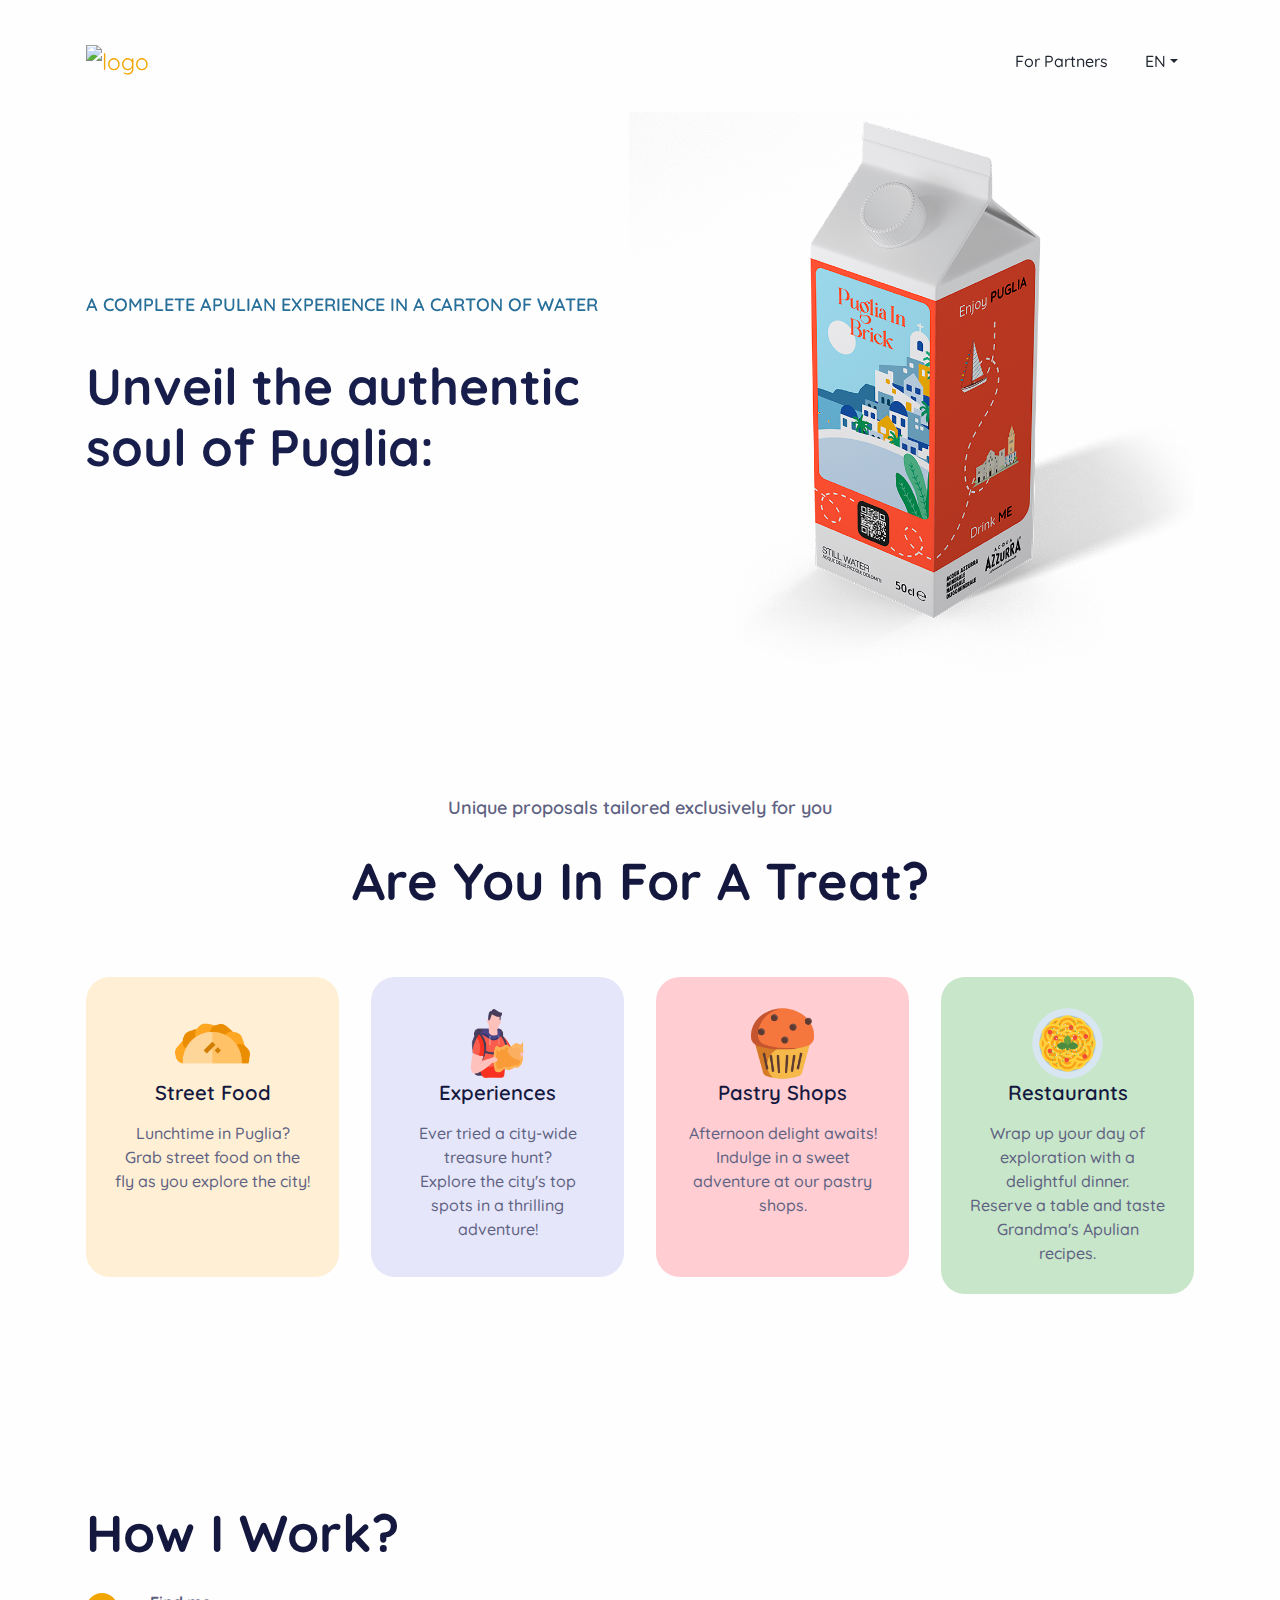
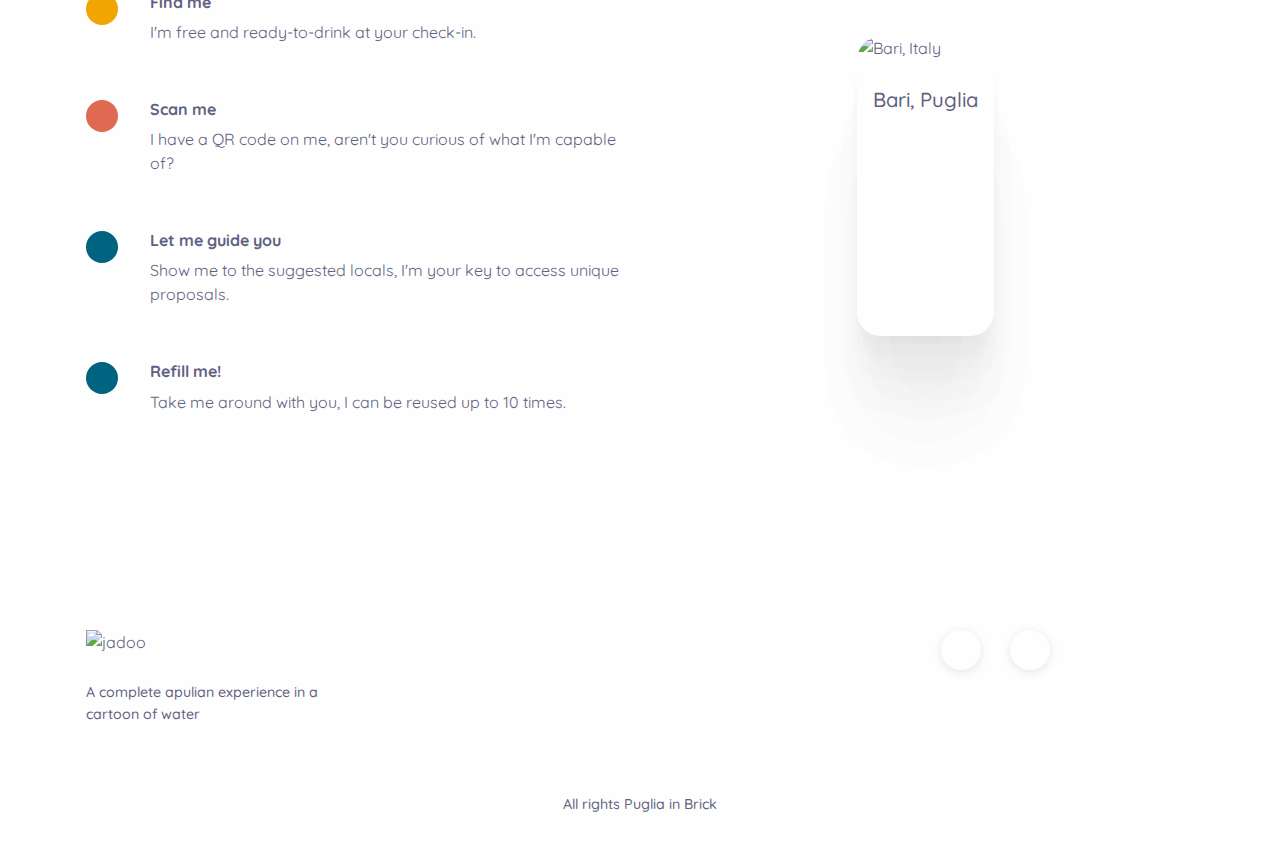
==== index.html @ e1340182 "Update index.html" ====
<!DOCTYPE html>
<html lang="en-US" dir="ltr">

  <head>
    <meta charset="utf-8">
    <meta http-equiv="X-UA-Compatible" content="IE=edge">
    <meta name="viewport" content="width=device-width, initial-scale=1">

    <!-- ===============================================-->
    <!--    Document Title-->
    <!-- ===============================================-->
    <title>Puglia In Brick</title>


    <!-- ===============================================-->
    <!--    Favicons-->
    <!-- ===============================================-->
    <link rel="apple-touch-icon" sizes="57x57" href="public/assets/img/favicons/apple-icon-57x57.png">
    <link rel="apple-touch-icon" sizes="60x60" href="public/assets/img/favicons/apple-icon-60x60.png">
    <link rel="apple-touch-icon" sizes="72x72" href="public/assets/img/favicons/apple-icon-72x72.png">
    <link rel="apple-touch-icon" sizes="76x76" href="public/assets/img/favicons/apple-icon-76x76.png">
    <link rel="apple-touch-icon" sizes="114x114" href="public/assets/img/favicons/apple-icon-114x114.png">
    <link rel="apple-touch-icon" sizes="120x120" href="public/assets/img/favicons/apple-icon-120x120.png">
    <link rel="apple-touch-icon" sizes="144x144" href="public/assets/img/favicons/apple-icon-144x144.png">
    <link rel="apple-touch-icon" sizes="152x152" href="public/assets/img/favicons/apple-icon-152x152.png">
    <link rel="apple-touch-icon" sizes="180x180" href="public/assets/img/favicons/apple-icon-180x180.png">
    <link rel="icon" type="image/png" sizes="192x192"  href="public/assets/img/favicons/android-icon-192x192.png">
    <link rel="icon" type="image/png" sizes="32x32" href="public/assets/img/favicons/favicon-32x32.png">
    <link rel="icon" type="image/png" sizes="96x96" href="public/assets/img/favicons/favicon-96x96.png">
    <link rel="icon" type="image/png" sizes="16x16" href="public/assets/img/favicons/favicon-16x16.png">
    <link rel="manifest" href="public/assets/img/favicons/manifest.json">
    <meta name="msapplication-TileColor" content="#ffffff">
    <meta name="msapplication-TileImage" content="public/assets/img/favicons/ms-icon-144x144.png">
    <meta name="theme-color" content="#ffffff">


    <!-- ===============================================-->
    <!--    Stylesheets-->
    <!-- ===============================================-->
    <link href="public/assets/css/theme.css" rel="stylesheet" />

    <link rel="preconnect" href="https://fonts.googleapis.com">
    <link rel="preconnect" href="https://fonts.gstatic.com" crossorigin>
    <link href="https://fonts.googleapis.com/css2?family=Quicksand:wght@300..700&display=swap" rel="stylesheet">

  </head>


  <body>

    <!-- ===============================================-->
    <!--    Main Content-->
    <!-- ===============================================-->
    <main class="main" id="top">
      <nav class="navbar navbar-expand-lg navbar-light fixed-top py-5 d-block" data-navbar-on-scroll="data-navbar-on-scroll">
        <div class="container"><a class="navbar-brand" href="index.html"><img src="public/assets/img/logo_v1.png" class="logo" alt="logo" /></a>
          <button class="navbar-toggler" type="button" data-bs-toggle="collapse" data-bs-target="#navbarSupportedContent" aria-controls="navbarSupportedContent" aria-expanded="false" aria-label="Toggle navigation"><span class="navbar-toggler-icon"> </span></button>
          <div class="collapse navbar-collapse border-top border-lg-0 mt-4 mt-lg-0" id="navbarSupportedContent">
            <ul class="navbar-nav ms-auto pt-2 pt-lg-0 font-base align-items-lg-center align-items-start">
              <li class="nav-item px-3 px-xl-4"><a class="nav-link fw-medium" aria-current="page" href="./partners.html"><span class="en">For Partners</span><span class="it">Per i Partner</span></a></li>
              <li class="nav-item dropdown px-3 px-lg-0"> <a class="d-inline-block ps-0 py-2 pe-3 text-decoration-none dropdown-toggle fw-medium" href="#" id="navbarDropdown" role="button" data-bs-toggle="dropdown" aria-expanded="false">EN</a>
                <ul class="dropdown-menu dropdown-menu-end border-0 shadow-lg" style="border-radius:0.3rem;" aria-labelledby="navbarDropdown">
                  <li><a class="dropdown-item" id="en-item">EN</a></li>
                  <li><a class="dropdown-item" id="it-item">IT</a></li>
                </ul>
              </li>
            </ul>
          </div>
        </div>
      </nav>
      <section style="padding-top: 7rem;">
        <div class="bg-holder" style="background-image:url(public/assets/img/hero/hero-bg.svg);">
        </div>
        <!--/.bg-holder-->

        <div class="container">
            <div class="mt-5 alert alert-success alert-dismissible fade show qr_code" role="alert">
              <span class="en"> <strong>Thanks for scanning me!</strong> Enjoy a complete apulian experience.</span>
              <span class="it"> <strong>Grazie per avermi scannerizzato!</strong> Goditi un'esperienza pugliese completa.</span>
              <button type="button" class="btn-close" data-bs-dismiss="alert" aria-label="Close"></button>
            </div>
            <div class="row align-items-center">
                <div class="col-md-7 col-lg-6 text-md-start text-center py-6">
                    <h5 id='subtitle' class="text-danger mb-3"><p class="en">A COMPLETE APULIAN EXPERIENCE IN A CARTON OF WATER</p><p class="it">UN'ESPERIENZA PUGLIESE COMPLETA IN UN BRICK</p></h5><br/>
                    <h1 class="hero-title"><p class="en">Unveil the authentic soul of Puglia: <span class="typed-words-en"></span></p> <p class="it">Scopri il lato più autentico della Puglia: <span class="typed-words-it"></span></p></h1>
                    
                </div>
                <div class="col-md-5 col-lg-6 order-0 order-md-1 text-end">
                  <img class="pt-7 pt-md-0 hero-img" src="public/assets/img/brick.png" alt="hero-header" />
              </div>
            </div>
        </div>

      </section>



      <!-- ============================================-->
      <!-- <section> begin ============================-->
      <section class="pt-5" id="service">

        <div class="container">
          <div class="mb-7 text-center">
            <h5 class="text-secondary"><span class="en">Unique proposals tailored exclusively for you</span><span class="it">Proposte esclusive ideate solo per te</span></h5><br />
            <h3 class="fs-xl-10 fs-lg-8 fs-7 fw-bold font-cursive text-capitalize"><span class="en">Are you in for a treat?</span><span class="it">Lasciati sorprendere!</span></h3>
          </div>

          <div class="row clearfix">
              <div class="col-lg-3 col-sm-6 mb-6">
                  <div class="card text-center align-items-center">
                      <div class="card-body p-xxl-5 p-4 front shadow-hover_ rounded color-pastel-1">
                          <img src="public/assets/img/category/street_food.png" width="75" alt="Service" />
                          <h4 class="mb-3">Street Food</h4>
                          <p class="mb-0 fw-medium"><span class="en">Lunchtime in Puglia?<br/>Grab street food on the fly as you explore the city!</span> <span class="it">Pranzo in Puglia?<br/>Acquista cibo da strada mentre esplori la città!</span></p>
                      </div>
                  </div>
              </div>
              <div class="col-lg-3 col-sm-6 mb-6">
                  <div class="card text-center align-items-center">
                      <div class="card-body p-xxl-5 p-4 front shadow-hover_ rounded color-pastel-2">
                          <img src="public/assets/img/category/experiences.png" width="75" alt="Service" />
                          <h4 class="mb-3"><span class="en">Experiences</span><span class="it">Esperienze</span></h4>
                          <p class="mb-0 fw-medium"><span class="en">Ever tried a city-wide treasure hunt?<br/>Explore the city's top spots in a thrilling adventure!</span><span class="it">Hai mai provato una caccia al tesoro in tutta la città?<br/>Esplora i migliori luoghi della città in un'avventura emozionante!</span></p>
                      </div>
                  </div>
              </div>
              <div class="col-lg-3 col-sm-6 mb-6">
                  <div class="card text-center align-items-center">
                      <div class="card-body p-xxl-5 p-4 front shadow-hover_ rounded color-pastel-3">
                          <img src="public/assets/img/category/pastry.png" width="75" alt="Service" />
                          <h4 class="mb-3"><span class="en">Pastry Shops</span><span class="it">Pasticcerie</span></h4>
                          <p class="mb-0 fw-medium"><span class="en">Afternoon delight awaits!<br/>Indulge in a sweet adventure at our pastry shops.</span><span class="it">Un delizioso pomeriggio ti aspetta!<br/>Concediti una dolce avventura nei nostri negozi di pasticceria.</span></p>
                      </div>
                  </div>
              </div>
              <div class="col-lg-3 col-sm-6 mb-6">
                  <div class="card text-center align-items-center">
                      <div class="card-body p-xxl-5 p-4 front shadow-hover_ rounded color-pastel-4">
                          <img src="public/assets/img/category/restaurants.png" width="75" alt="Service" />
                          <h4 class="mb-3"><span class="en">Restaurants</span><span class="it">Ristoranti</span></h4>
                          <p class="mb-0 fw-medium"><span class="en">Wrap up your day of exploration with a delightful dinner.<br/>Reserve a table and taste Grandma's Apulian recipes.</span><span class="it">Concludi la tua giornata di esplorazione con una deliziosa cena.<br/>Prenota un tavolo e assaggia le ricette pugliesi della nonna.</span></p>
                      </div>
                  </div>
              </div>

          </div>
          
          <div class="mb-7 text-center qr_code">
            <div class="step-container_horizontal">
              <div class="step-item_horizontal">
                <div class="step-icon_horizontal color-pastel-1 rounded-circle" id="partenza"></div>
                <div class="step-content_horizontal">
                  <h5 class="text-secondary fw-bold fs--2">
                    <span class="en">street food</span><span class="it">street food</span>
                  </h5>
                </div>
              </div>
              <div class="step-item_horizontal">
                <div class="step-icon_horizontal color-pastel-2 rounded-circle"></div>
                <div class="step-content_horizontal">
                  <h5 class="text-secondary fw-bold fs--2">
                    <span class="en">experience</span><span class="it">esperienza</span>
                  </h5>
                </div>
              </div>
              <div class="step-item_horizontal">
                <div class="step-icon_horizontal color-pastel-3 rounded-circle"></div>
                <div class="step-content_horizontal">
                  <h5 class="text-secondary fw-bold fs--2">
                    <span class="en">pastry shop</span
                    ><span class="it">pasticceria</span>
                  </h5>
                </div>
              </div>
              <div class="step-item_horizontal">
                <div class="step-icon_horizontal color-pastel-4 rounded-circle" id="arrivo"></div>
                <div class="step-content_horizontal">
                  <h5 class="text-secondary fw-bold fs--2">
                    <span class="en">restaurant</span><span class="it">ristorante</span>
                  </h5>
                </div>
              </div>
            </div>
          </div>

          <div class="text-center qr_code">
              <a id="unlock-button" class="btn btn-primary btn-lg mb-3 mb-md-0 border-0 primary-btn-shadow" href="./proposals.html" role="button"><span class="en">UNLOCK THE 4 PROPOSALS</span><span class="it">SBLOCCA LE 4 PROPOSTE</span></a>
          </div>

      </div>
    </section>







      <!-- ============================================-->
      <!-- <section> begin ============================-->
      <section id="how_it_works">

        <div class="container">
          <div class="row align-items-center">
            <div class="col-lg-6">
              <div class="mb-4 text-start">
                <h3 class="fs-xl-10 fs-lg-8 fs-7 fw-bold font-cursive text-capitalize"><span class="en">How I work?</span><span class="it">Come funziono?</span></h3>
              </div>

              <div class="step-container">

                <div class="line-container">
                  <div class="d-flex align-items-start mb-5">
                    <div class="bg-primary me-sm-4 me-3 p-3" style="border-radius: 50%;margin-right: 2rem !important;">
                    </div>
                    <div class="flex-1">
                      <h5 class="text-secondary fw-bold fs-0"><span class="en">Find me</span><span class="it">Trovami</span></h5>
                      <p><span class="en">I'm free and ready-to-drink at your check-in.</span><span class="it">Sono gratis e pronta da bere all'inizio del tuo soggiorno.</span>
                      </p>
                    </div>
                  </div>
                </div>

                <div class="line-container">
                <div class="d-flex align-items-start mb-5">
                  <div class="bg-danger me-sm-4 me-3 p-3" style="border-radius: 50%;margin-right: 2rem !important;">
                  </div>
                  <div class="flex-1">
                    <h5 class="text-secondary fw-bold fs-0"><span class="en">Scan me</span><span class="it">Scannerizzami</span></h5>
                    <p><span class="en">I have a QR code on me, aren't you curious of what I'm capable of?</span><span class="it">Ho un codice QR su di me, non sei curioso di cosa sono capace?</span>
                    </p>
                  </div>
                </div>
                </div>

                <div class="line-container">
                <div class="d-flex align-items-start mb-5">
                  <div class="bg-info me-sm-4 me-3 p-3" style="border-radius: 50%;margin-right: 2rem !important;">
                  </div>
                  <div class="flex-1">
                    <h5 class="text-secondary fw-bold fs-0"><span class="en">Let me guide you</span><span class="it">Lasciati guidare</span></h5>
                    <p><span class="en">Show me to the suggested locals, I'm your key to access unique proposals.</span><span class="it">Mostrami nei locali sponsorizzati, sono la tua chiave per accedere a proposte uniche.</span>
                    </p>
                  </div>
                </div>
                </div>

                <div class="line-container">
                <div class="d-flex align-items-start mb-5">
                  <div class="bg-info me-sm-4 me-3 p-3" style="border-radius: 50%;margin-right: 2rem !important;">
                  </div>
                  <div class="flex-1">
                    <h5 class="text-secondary fw-bold fs-0"><span class="en">Refill me!</span><span class="it">Riempimi!</span></h5>
                    <p><span class="en">Take me around with you, I can be reused up to 10 times.</span><span class="it">Portami in giro con te, posso essere riutilizzata fino a 10 volte.</span>
                    </p>
                  </div>
                </div>
                </div>

              </div>
            </div>
            <div class="col-lg-6 d-flex justify-content-center align-items-start">

              <div class="card position-relative shadow" style="max-width: 370px;">
                <div class="card overflow-hidden shadow"> <img class="card-img-top" src="public/assets/img/Bari.jpg" alt="Bari, Italy" />
                  <div class="card-body py-4 px-3">
                    <div class="d-flex flex-column flex-lg-row justify-content-between mb-3">
                      <h4 class="text-secondary fw-medium"><span>Bari, Puglia</span></h4>
                    </div>
                  </div>
                </div>
              </div>

            </div>
          </div>
        </div><!-- end of .container-->

      </section>
      <!-- <section> close ============================-->
      <!-- ============================================-->




      <!-- ============================================-->
      <!-- <section> begin ============================
      <section id="testimonial">

        <div class="container">
          <div class="row">
            <div class="col-lg-5">
              <div class="mb-8 text-start">
                <h5 class="text-secondary">Testimonials </h5>
                <h3 class="fs-xl-10 fs-lg-8 fs-7 fw-bold font-cursive text-capitalize">What people say about Us.</h3>
              </div>
            </div>
            <div class="col-lg-1"></div>
            <div class="col-lg-6">
              <div class="pe-7 ps-5 ps-lg-0">
                <div class="carousel slide carousel-fade position-static" id="testimonialIndicator" data-bs-ride="carousel">
                  <div class="carousel-indicators">
                    <button class="active" type="button" data-bs-target="#testimonialIndicator" data-bs-slide-to="0" aria-current="true" aria-label="Testimonial 0"></button>
                    <button class="false" type="button" data-bs-target="#testimonialIndicator" data-bs-slide-to="1" aria-current="true" aria-label="Testimonial 1"></button>
                    <button class="false" type="button" data-bs-target="#testimonialIndicator" data-bs-slide-to="2" aria-current="true" aria-label="Testimonial 2"></button>
                  </div>
                  <div class="carousel-inner">
                    <div class="carousel-item position-relative active">
                      <div class="card shadow" style="border-radius:10px;">
                        <div class="position-absolute start-0 top-0 translate-middle"> <img class="rounded-circle fit-cover" src="public/assets/img/testimonial/author.png" height="65" width="65" alt="" /></div>
                        <div class="card-body p-4">
                          <p class="fw-medium mb-4">&quot;On the Windows talking painted pasture yet its express parties use. Sure last upon he same as knew next. Of believed or diverted no.&quot;</p>
                          <h5 class="text-secondary">Mike taylor</h5>
                          <p class="fw-medium fs--1 mb-0">Lahore, Pakistan</p>
                        </div>
                      </div>
                      <div class="card shadow-sm position-absolute top-0 z-index--1 mb-3 w-100 h-100" style="border-radius:10px;transform:translate(25px, 25px)"> </div>
                    </div>
                    <div class="carousel-item position-relative ">
                      <div class="card shadow" style="border-radius:10px;">
                        <div class="position-absolute start-0 top-0 translate-middle"> <img class="rounded-circle fit-cover" src="public/assets/img/testimonial/author2.png" height="65" width="65" alt="" /></div>
                        <div class="card-body p-4">
                          <p class="fw-medium mb-4">&quot;Jadoo is recognized as one of the finest travel agency in the world. When it came to planning a trip, I found them to be dependable.&quot;</p>
                          <h5 class="text-secondary">Thomas Wagon</h5>
                          <p class="fw-medium fs--1 mb-0">CEO of Red Button</p>
                        </div>
                      </div>
                      <div class="card shadow-sm position-absolute top-0 z-index--1 mb-3 w-100 h-100" style="border-radius:10px;transform:translate(25px, 25px)"> </div>
                    </div>
                    <div class="carousel-item position-relative ">
                      <div class="card shadow" style="border-radius:10px;">
                        <div class="position-absolute start-0 top-0 translate-middle"> <img class="rounded-circle fit-cover" src="public/assets/img/testimonial/author3.png" height="65" width="65" alt="" /></div>
                        <div class="card-body p-4">
                          <p class="fw-medium mb-4">&quot;On the Windows talking painted pasture yet its express parties use. Sure last upon he same as knew next. Of believed or diverted no.&quot;</p>
                          <h5 class="text-secondary">Kelly Willium</h5>
                          <p class="fw-medium fs--1 mb-0">Khulna, Bangladesh</p>
                        </div>
                      </div>
                      <div class="card shadow-sm position-absolute top-0 z-index--1 mb-3 w-100 h-100" style="border-radius:10px;transform:translate(25px, 25px)"> </div>
                    </div>
                  </div>
                  <div class="carousel-navigation d-flex flex-column flex-between-center position-absolute end-0 top-lg-50 bottom-0 translate-middle-y z-index-1 me-3 me-lg-0" style="height:60px;width:20px;">
                    <button class="carousel-control-prev position-static" type="button" data-bs-target="#testimonialIndicator" data-bs-slide="prev"><img src="public/assets/img/icons/up.svg" width="16" alt="icon" /></button>
                    <button class="carousel-control-next position-static" type="button" data-bs-target="#testimonialIndicator" data-bs-slide="next"><img src="public/assets/img/icons/down.svg" width="16" alt="icon" /></button>
                  </div>
                </div>
              </div>
            </div>
          </div>
        </div>-->

      </section>
      <!-- <section> close ============================-->
      <!-- ============================================-->



      <!-- ============================================-->
      <!-- <section> begin ============================-->
      <section class="pb-0 pb-lg-4">
        <div class="container">
          <div class="row d-flex justify-content-between">
            <div class="col-lg-3 col-md-7 col-12 mb-4 mb-md-6 mb-lg-0 order-0"> <img class="mb-4" src="public/assets/img/logo_v1.png" width="150" alt="jadoo" />
              <p class="fs--1 text-secondary mb-0 fw-medium"><span class="en">A complete apulian experience in a cartoon of water</span><span class="it">Un'esperienza pugliese completa in un brick d'acqua</span></p>
            </div>
            <div class="col-lg-3 col-md-5 col-12 mb-4 mb-md-6 mb-lg-0 order-lg-4 order-md-1">
              <div class="icon-group mb-4"> <a class="text-decoration-none icon-item shadow-social" id="facebook" href="#!"><i class="fab fa-facebook-f"> </i></a><a class="text-decoration-none icon-item shadow-social" id="instagram" href="#!"><i class="fab fa-instagram"> </i></a></div>
            </div>
          </div>
        </div><!-- end of .container-->

      </section>
      <!-- <section> close ============================-->
      <!-- ============================================-->


      <div class="py-5 text-center">
        <p class="mb-0 text-secondary fs--1 fw-medium">All rights Puglia in Brick </p>
      </div>
    </main>
    <!-- ===============================================-->
    <!--    End of Main Content-->
    <!-- ===============================================-->




    <!-- ===============================================-->
    <!--    JavaScripts-->
    <!-- ===============================================-->
    <script src="public/vendors/@popperjs/popper.min.js"></script>
    <script src="public/vendors/bootstrap/bootstrap.min.js"></script>
    <script src="public/vendors/is/is.min.js"></script>
    <script src="https://polyfill.io/v3/polyfill.min.js?features=window.scroll"></script>
    <script src="public/vendors/fontawesome/all.min.js"></script>
    <script src="public/assets/js/theme.js"></script>
    <script src="public/assets/js/jquery-3.4.1.min.js"></script>
    <script src="public/assets/js/typed.js"></script>
    <script src="public/assets/js/my_js.js"></script>
    <script>
      
      $(document).ready(function(){
          document_ready();
      });

      $(function() {
        var typed = new Typed('.typed-words-en', {
          strings: ["Scan"," Sip"," Savor"],
          typeSpeed: 100,
          backSpeed: 80,
          backDelay: 1000,
          startDelay: 1000,
          loop: true,
          showCursor: true,
          preStringTyped: (arrayPos, self) => {
            arrayPos++;
            $('.slides img').removeClass('active');
            $('.slides img[data-id="'+arrayPos+'"]').addClass('active');
          }

        });
        var typed2 = new Typed('.typed-words-it', {
          strings: ["Scannerizza"," Sorseggia"," Assaggia"],
          typeSpeed: 100,
          backSpeed: 80,
          backDelay: 1000,
          startDelay: 1000,
          loop: true,
          showCursor: true,
          preStringTyped: (arrayPos, self) => {
            arrayPos++;
            $('.slides img').removeClass('active');
            $('.slides img[data-id="'+arrayPos+'"]').addClass('active');
          }

        });

        /*var typed3 = new Typed('.typed-welcome', {
          strings: ["Welcome, traveler :) You just brought your stay in Puglia to the next level ! Tap the button below to discover exclusive promotions tailored just for you!"],
          typeSpeed: 100,
          backSpeed: 80,
          backDelay: 1000,
          startDelay: 1000,
          loop: false,
          showCursor: false,
          preStringTyped: (arrayPos, self) => {
            $('.slides img').removeClass('active');
            $('.slides img[data-id="'+arrayPos+'"]').addClass('active');
          },
          onComplete: function(self) {
            $('#unlock-button').show();
          }
        });*/
      })
    </script>
    <link href="https://fonts.googleapis.com/css2?family=Poppins:wght@400;500;600;700&amp;family=Volkhov:wght@700&amp;display=swap" rel="stylesheet">
  </body>

</html>
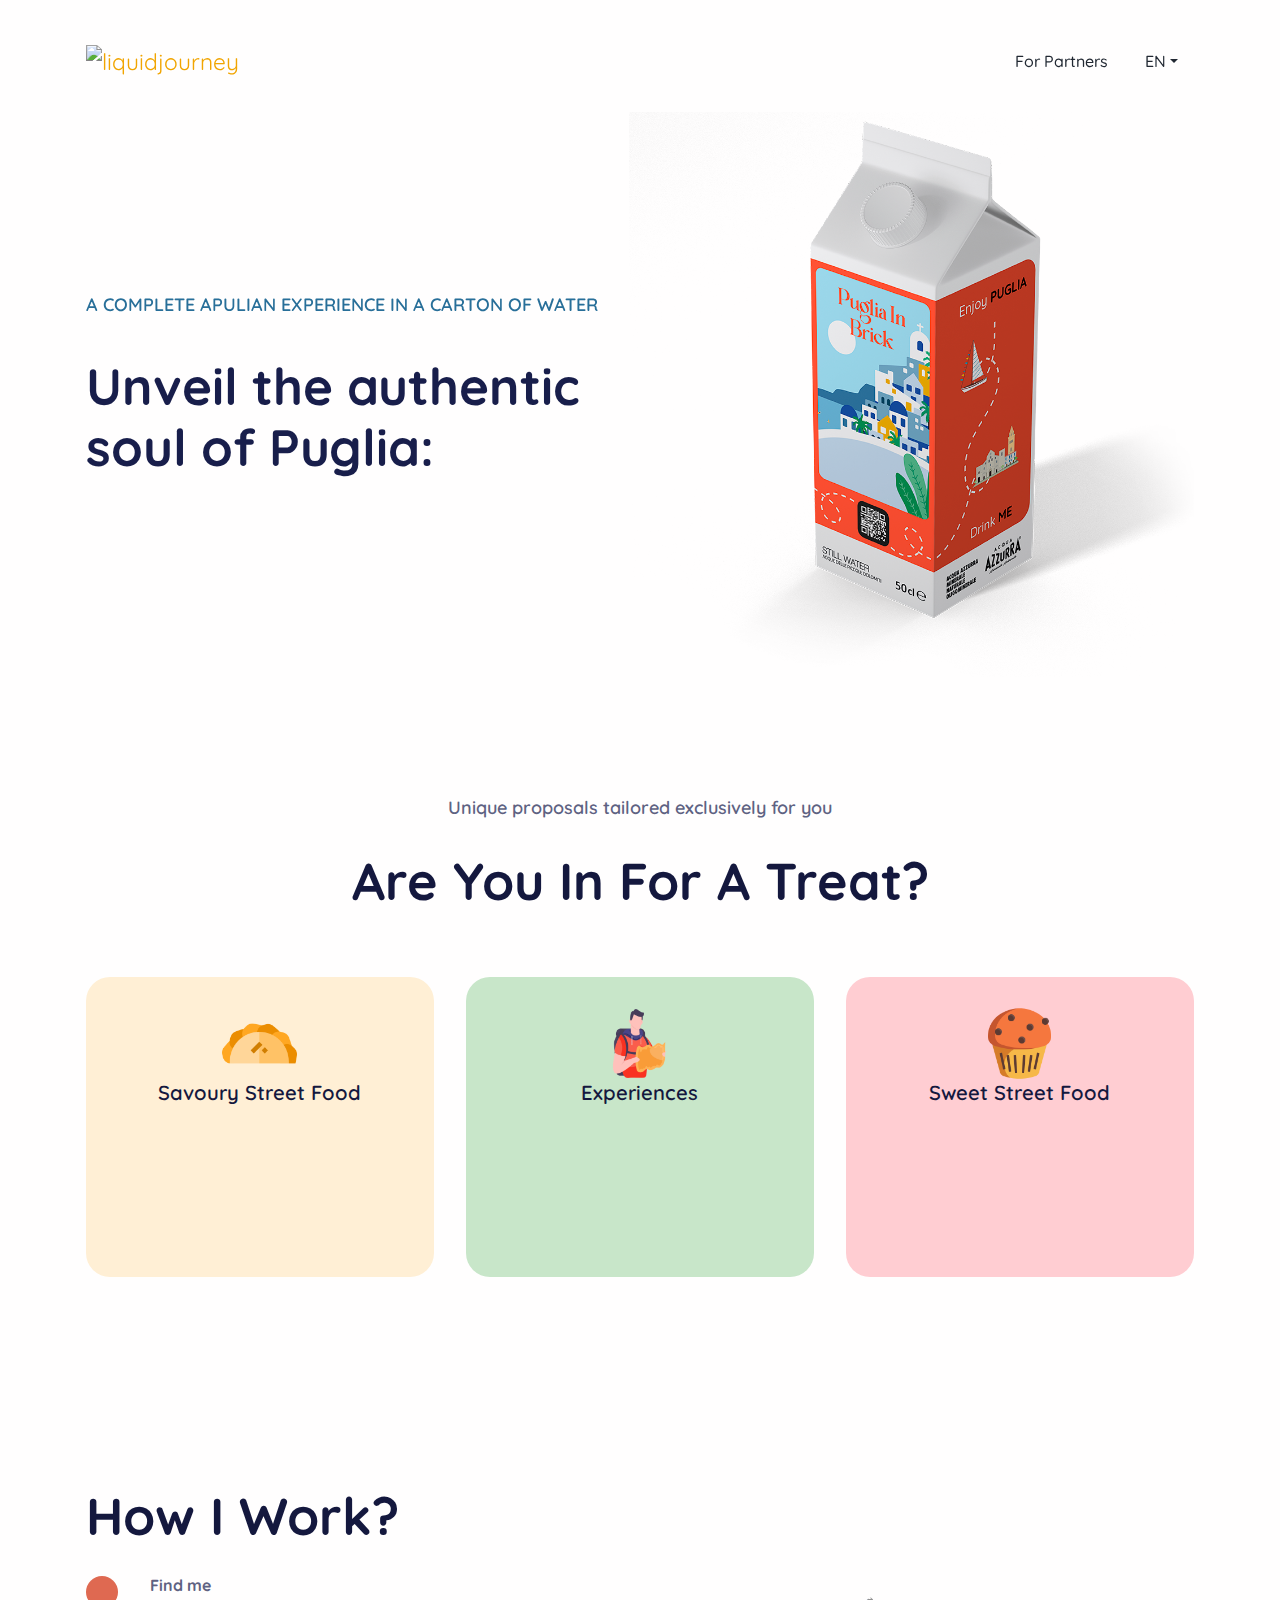
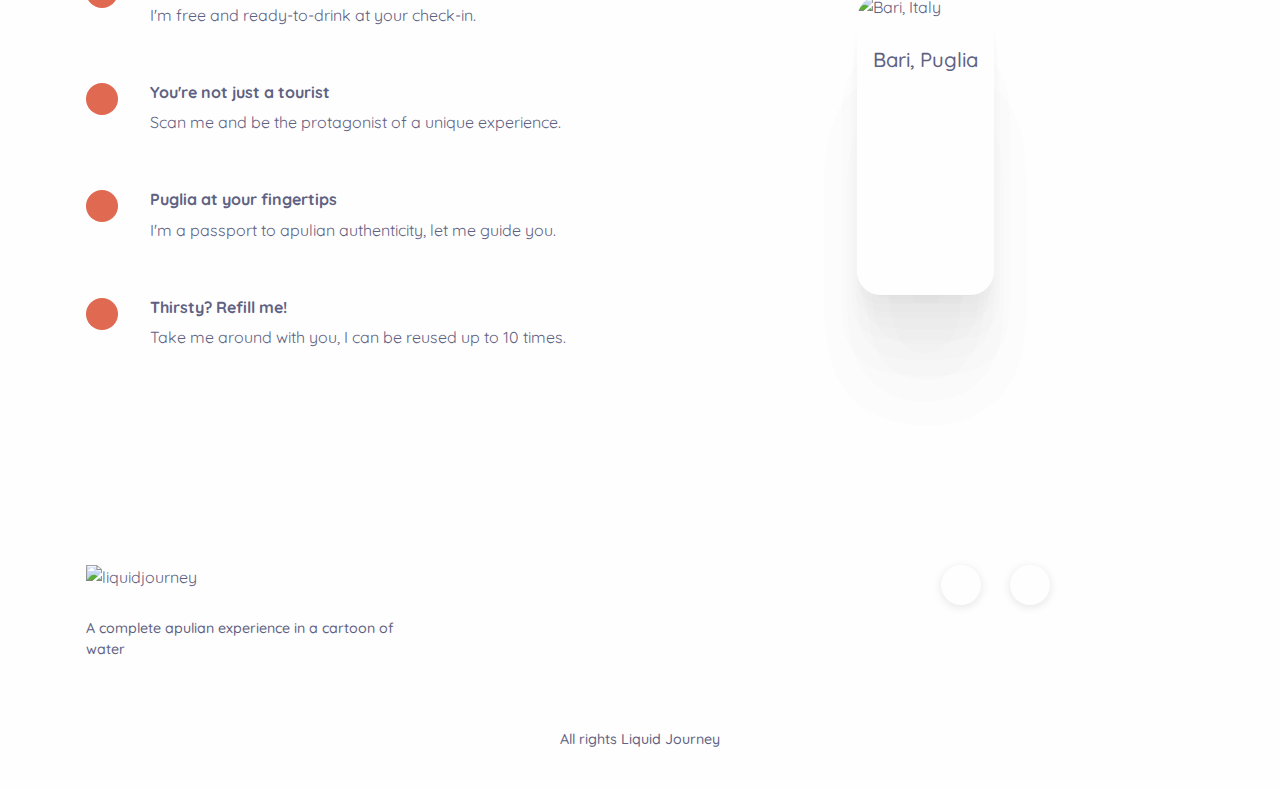
==== commit 1d5eb102: "Update index.html" ====
--- a/index.html
+++ b/index.html
@@ -3,13 +3,13 @@
 
   <head>
     <meta charset="utf-8">
-    <meta http-equiv="X-UA-Compatible" content="IE=edge">
+    <meta http-equiv="X-UA-Compatible" content="IE=edge"> 
     <meta name="viewport" content="width=device-width, initial-scale=1">
 
     <!-- ===============================================-->
     <!--    Document Title-->
     <!-- ===============================================-->
-    <title>Puglia In Brick</title>
+    <title>Liquid Journey</title>
 
 
     <!-- ===============================================-->
@@ -53,7 +53,7 @@
     <!-- ===============================================-->
     <main class="main" id="top">
       <nav class="navbar navbar-expand-lg navbar-light fixed-top py-5 d-block" data-navbar-on-scroll="data-navbar-on-scroll">
-        <div class="container"><a class="navbar-brand" href="index.html"><img src="public/assets/img/logo_v1.png" class="logo" alt="logo" /></a>
+        <div class="container"><a class="navbar-brand" href="index.html"><img src="public/assets/img/logo.png" class="logo" alt="liquidjourney" /></a>
           <button class="navbar-toggler" type="button" data-bs-toggle="collapse" data-bs-target="#navbarSupportedContent" aria-controls="navbarSupportedContent" aria-expanded="false" aria-label="Toggle navigation"><span class="navbar-toggler-icon"> </span></button>
           <div class="collapse navbar-collapse border-top border-lg-0 mt-4 mt-lg-0" id="navbarSupportedContent">
             <ul class="navbar-nav ms-auto pt-2 pt-lg-0 font-base align-items-lg-center align-items-start">
@@ -106,42 +106,42 @@
           </div>
 
           <div class="row clearfix">
-              <div class="col-lg-3 col-sm-6 mb-6">
+              <div class="col-lg-4 col-sm-6 mb-6">
                   <div class="card text-center align-items-center">
                       <div class="card-body p-xxl-5 p-4 front shadow-hover_ rounded color-pastel-1">
-                          <img src="public/assets/img/category/street_food.png" width="75" alt="Service" />
-                          <h4 class="mb-3">Street Food</h4>
-                          <p class="mb-0 fw-medium"><span class="en">Lunchtime in Puglia?<br/>Grab street food on the fly as you explore the city!</span> <span class="it">Pranzo in Puglia?<br/>Acquista cibo da strada mentre esplori la città!</span></p>
-                      </div>
-                  </div>
-              </div>
-              <div class="col-lg-3 col-sm-6 mb-6">
+                          <img src="public/assets/img/category/street_food.png" width="75" alt="Service" class="py-xxl-3"/>
+                          <h4 class="mb-3"><span class="en">Savoury Street Food</span><span class="it">Street Food Salato</span></h4>
+                          <!--<p class="mb-0 fw-medium"><span class="en">Lunchtime in Puglia?<br/>Grab street food on the fly as you explore the city!</span> <span class="it">Pranzo in Puglia?<br/>Acquista cibo da strada mentre esplori la città!</span></p>-->
+                      </div>
+                  </div>
+              </div>
+              <div class="col-lg-4 col-sm-6 mb-6">
                   <div class="card text-center align-items-center">
-                      <div class="card-body p-xxl-5 p-4 front shadow-hover_ rounded color-pastel-2">
-                          <img src="public/assets/img/category/experiences.png" width="75" alt="Service" />
+                      <div class="card-body p-xxl-5 p-4 front shadow-hover_ rounded color-pastel-4">
+                          <img src="public/assets/img/category/experiences.png" width="75" alt="Service" class="py-xxl-3"/>
                           <h4 class="mb-3"><span class="en">Experiences</span><span class="it">Esperienze</span></h4>
-                          <p class="mb-0 fw-medium"><span class="en">Ever tried a city-wide treasure hunt?<br/>Explore the city's top spots in a thrilling adventure!</span><span class="it">Hai mai provato una caccia al tesoro in tutta la città?<br/>Esplora i migliori luoghi della città in un'avventura emozionante!</span></p>
-                      </div>
-                  </div>
-              </div>
-              <div class="col-lg-3 col-sm-6 mb-6">
+                          <!--<p class="mb-0 fw-medium"><span class="en">Ever tried a city-wide treasure hunt?<br/>Explore the city's top spots in a thrilling adventure!</span><span class="it">Hai mai provato una caccia al tesoro in tutta la città?<br/>Esplora i migliori luoghi della città in un'avventura emozionante!</span></p>-->
+                      </div>
+                  </div>
+              </div>
+              <div class="col-lg-4 col-sm-6 mb-6">
                   <div class="card text-center align-items-center">
                       <div class="card-body p-xxl-5 p-4 front shadow-hover_ rounded color-pastel-3">
-                          <img src="public/assets/img/category/pastry.png" width="75" alt="Service" />
-                          <h4 class="mb-3"><span class="en">Pastry Shops</span><span class="it">Pasticcerie</span></h4>
-                          <p class="mb-0 fw-medium"><span class="en">Afternoon delight awaits!<br/>Indulge in a sweet adventure at our pastry shops.</span><span class="it">Un delizioso pomeriggio ti aspetta!<br/>Concediti una dolce avventura nei nostri negozi di pasticceria.</span></p>
-                      </div>
-                  </div>
-              </div>
-              <div class="col-lg-3 col-sm-6 mb-6">
+                          <img src="public/assets/img/category/pastry.png" width="75" alt="Service" class="py-xxl-3"/>
+                          <h4 class="mb-3"><span class="en">Sweet Street Food</span><span class="it">Street Food Dolce</span></h4>
+                          <!---<p class="mb-0 fw-medium"><span class="en">Indulge in a sweet adventure.</span><span class="it">Concediti una dolce avventura.</span></p>-->
+                      </div>
+                  </div>
+              </div>
+              <!--<div class="col-lg-3 col-sm-6 mb-6">
                   <div class="card text-center align-items-center">
                       <div class="card-body p-xxl-5 p-4 front shadow-hover_ rounded color-pastel-4">
-                          <img src="public/assets/img/category/restaurants.png" width="75" alt="Service" />
+                          <img src="public/assets/img/category/restaurants.png" width="75" alt="Service" class="py-xxl-3"/>
                           <h4 class="mb-3"><span class="en">Restaurants</span><span class="it">Ristoranti</span></h4>
                           <p class="mb-0 fw-medium"><span class="en">Wrap up your day of exploration with a delightful dinner.<br/>Reserve a table and taste Grandma's Apulian recipes.</span><span class="it">Concludi la tua giornata di esplorazione con una deliziosa cena.<br/>Prenota un tavolo e assaggia le ricette pugliesi della nonna.</span></p>
                       </div>
                   </div>
-              </div>
+              </div>-->
 
           </div>
           
@@ -184,7 +184,7 @@
           </div>
 
           <div class="text-center qr_code">
-              <a id="unlock-button" class="btn btn-primary btn-lg mb-3 mb-md-0 border-0 primary-btn-shadow" href="./proposals.html" role="button"><span class="en">UNLOCK THE 4 PROPOSALS</span><span class="it">SBLOCCA LE 4 PROPOSTE</span></a>
+              <a id="unlock-button" class="btn btn-primary btn-lg mb-3 mb-md-0 border-0 primary-btn-shadow" href="proposals.html" role="button"><span class="en">UNLOCK THE 4 PROPOSALS</span><span class="it">SBLOCCA LE 4 PROPOSTE</span></a>
           </div>
 
       </div>
@@ -211,7 +211,7 @@
 
                 <div class="line-container">
                   <div class="d-flex align-items-start mb-5">
-                    <div class="bg-primary me-sm-4 me-3 p-3" style="border-radius: 50%;margin-right: 2rem !important;">
+                    <div class="bg-danger me-sm-4 me-3 p-3" style="border-radius: 50%;margin-right: 2rem !important;">
                     </div>
                     <div class="flex-1">
                       <h5 class="text-secondary fw-bold fs-0"><span class="en">Find me</span><span class="it">Trovami</span></h5>
@@ -226,6 +226,56 @@
                   <div class="bg-danger me-sm-4 me-3 p-3" style="border-radius: 50%;margin-right: 2rem !important;">
                   </div>
                   <div class="flex-1">
+                    <h5 class="text-secondary fw-bold fs-0"><span class="en">You're not just a tourist</span><span class="it">Non sei solo un semplice turista</span></h5>
+                    <p><span class="en">Scan me and be the protagonist of a unique experience.</span><span class="it">Scansionami e diventa protagonista di un'esperienza unica.</span>
+                    </p>
+                  </div>
+                </div>
+                </div>
+
+                <div class="line-container">
+                <div class="d-flex align-items-start mb-5">
+                  <div class="bg-danger me-sm-4 me-3 p-3" style="border-radius: 50%;margin-right: 2rem !important;">
+                  </div>
+                  <div class="flex-1">
+                    <h5 class="text-secondary fw-bold fs-0"><span class="en">Puglia at your fingertips</span><span class="it">La Puglia a portata di mano</span></h5>
+                    <p><span class="en">I'm a passport to apulian authenticity, let me guide you.</span><span class="it">Sono il passaporto dell'autenticità pugliese, lasciati guidare.</span>
+                    </p>
+                  </div>
+                </div>
+                </div>
+
+                <div class="line-container">
+                <div class="d-flex align-items-start mb-5">
+                  <div class="bg-danger me-sm-4 me-3 p-3" style="border-radius: 50%;margin-right: 2rem !important;">
+                  </div>
+                  <div class="flex-1">
+                    <h5 class="text-secondary fw-bold fs-0"><span class="en">Thirsty? Refill me!</span><span class="it">Assetato? Riempimi!</span></h5>
+                    <p><span class="en">Take me around with you, I can be reused up to 10 times.</span><span class="it">Portami in giro con te, posso essere riutilizzata fino a 10 volte.</span>
+                    </p>
+                  </div>
+                </div>
+                </div>
+
+
+
+                <!--<div class="line-container">
+                  <div class="d-flex align-items-start mb-5">
+                    <div class="bg-primary me-sm-4 me-3 p-3" style="border-radius: 50%;margin-right: 2rem !important;">
+                    </div>
+                    <div class="flex-1">
+                      <h5 class="text-secondary fw-bold fs-0"><span class="en">Find me</span><span class="it">Trovami</span></h5>
+                      <p><span class="en">I'm free and ready-to-drink at your check-in.</span><span class="it">Sono gratis e pronta da bere all'inizio del tuo soggiorno.</span>
+                      </p>
+                    </div>
+                  </div>
+                </div>
+
+                <div class="line-container">
+                <div class="d-flex align-items-start mb-5">
+                  <div class="bg-danger me-sm-4 me-3 p-3" style="border-radius: 50%;margin-right: 2rem !important;">
+                  </div>
+                  <div class="flex-1">
                     <h5 class="text-secondary fw-bold fs-0"><span class="en">Scan me</span><span class="it">Scannerizzami</span></h5>
                     <p><span class="en">I have a QR code on me, aren't you curious of what I'm capable of?</span><span class="it">Ho un codice QR su di me, non sei curioso di cosa sono capace?</span>
                     </p>
@@ -255,7 +305,10 @@
                     </p>
                   </div>
                 </div>
-                </div>
+                </div>-->
+
+
+
 
               </div>
             </div>
@@ -356,10 +409,10 @@
 
       <!-- ============================================-->
       <!-- <section> begin ============================-->
-      <section class="pb-0 pb-lg-4">
+      <section class="pb-0 pb-lg-4 footer">
         <div class="container">
           <div class="row d-flex justify-content-between">
-            <div class="col-lg-3 col-md-7 col-12 mb-4 mb-md-6 mb-lg-0 order-0"> <img class="mb-4" src="public/assets/img/logo_v1.png" width="150" alt="jadoo" />
+            <div class="col-lg-4 col-md-7 col-12 mb-4 mb-md-6 mb-lg-0 order-0"> <img class="mb-4" src="public/assets/img/logo.png" width="150" alt="liquidjourney" />
               <p class="fs--1 text-secondary mb-0 fw-medium"><span class="en">A complete apulian experience in a cartoon of water</span><span class="it">Un'esperienza pugliese completa in un brick d'acqua</span></p>
             </div>
             <div class="col-lg-3 col-md-5 col-12 mb-4 mb-md-6 mb-lg-0 order-lg-4 order-md-1">
@@ -373,8 +426,8 @@
       <!-- ============================================-->
 
 
-      <div class="py-5 text-center">
-        <p class="mb-0 text-secondary fs--1 fw-medium">All rights Puglia in Brick </p>
+      <div class="py-5 text-center footer">
+        <p class="mb-0 text-secondary fs--1 fw-medium">All rights Liquid Journey</p>
       </div>
     </main>
     <!-- ===============================================-->
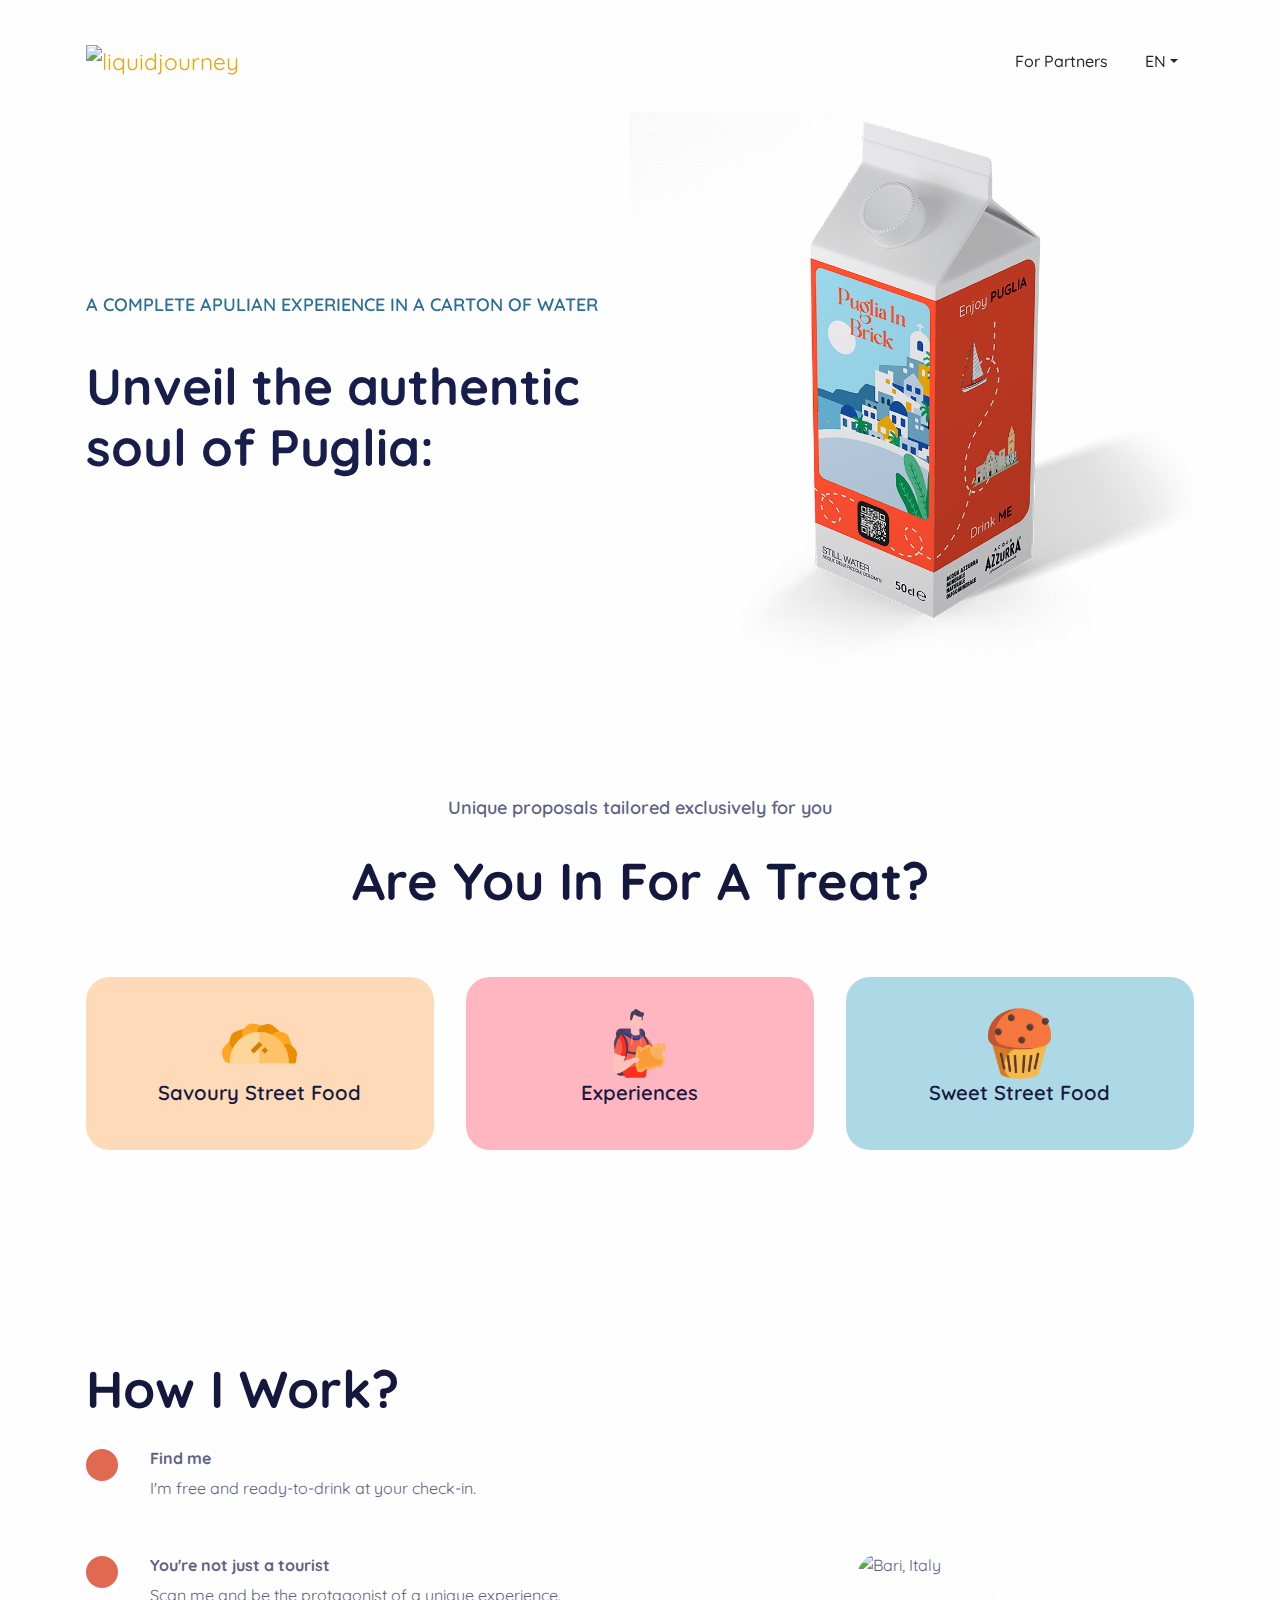
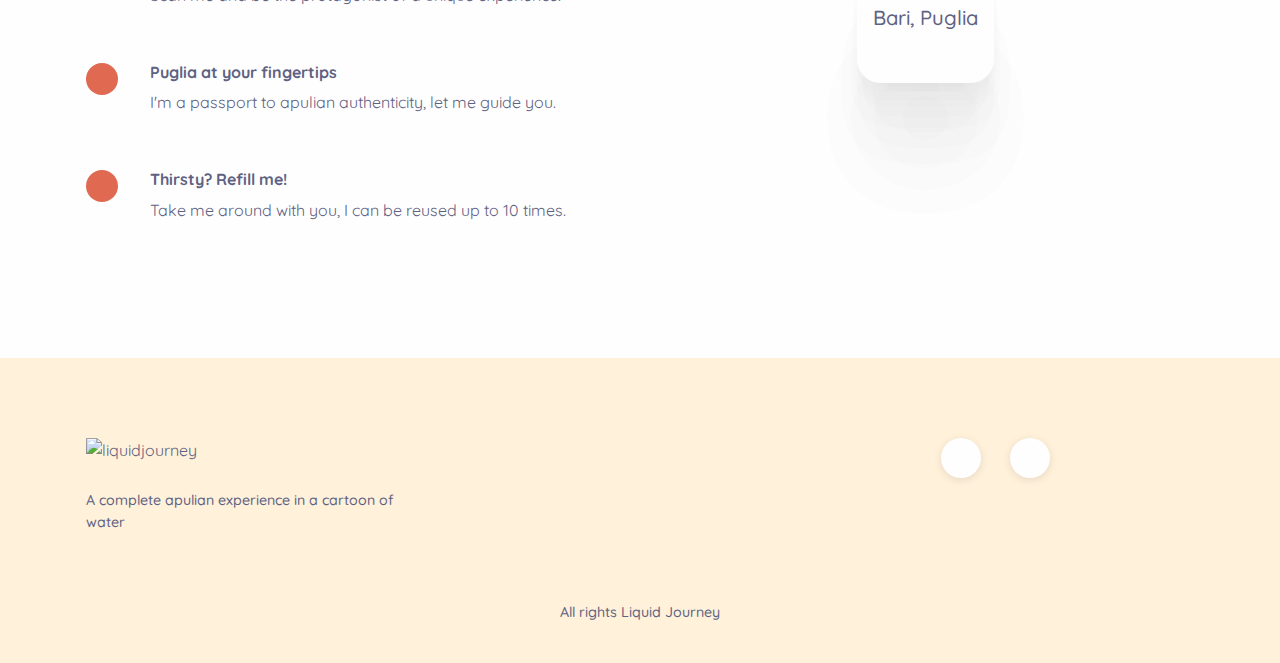
==== commit 9a271d6c: "varie" ====
--- a/index.html
+++ b/index.html
@@ -74,15 +74,15 @@
         <!--/.bg-holder-->
 
         <div class="container">
-            <div class="mt-5 alert alert-success alert-dismissible fade show qr_code" role="alert">
+            <div class="mt-5 alert alert-success alert-dismissible fade show qr_code d-md-none d-block" role="alert">
               <span class="en"> <strong>Thanks for scanning me!</strong> Enjoy a complete apulian experience.</span>
               <span class="it"> <strong>Grazie per avermi scannerizzato!</strong> Goditi un'esperienza pugliese completa.</span>
               <button type="button" class="btn-close" data-bs-dismiss="alert" aria-label="Close"></button>
             </div>
             <div class="row align-items-center">
                 <div class="col-md-7 col-lg-6 text-md-start text-center py-6">
-                    <h5 id='subtitle' class="text-danger mb-3"><p class="en">A COMPLETE APULIAN EXPERIENCE IN A CARTON OF WATER</p><p class="it">UN'ESPERIENZA PUGLIESE COMPLETA IN UN BRICK</p></h5><br/>
-                    <h1 class="hero-title"><p class="en">Unveil the authentic soul of Puglia: <span class="typed-words-en"></span></p> <p class="it">Scopri il lato più autentico della Puglia: <span class="typed-words-it"></span></p></h1>
+                    <h5 class="text-danger mb-3 d-none d-md-block"><p class="en">A COMPLETE APULIAN EXPERIENCE IN A CARTON OF WATER</p><p class="it">UN'ESPERIENZA PUGLIESE COMPLETA IN UN BRICK</p></h5><br/>
+                    <h1 class="hero-title"><p class="en">Unveil the authentic soul of Puglia:<br/><span class="typed-words-en"></span></p> <p class="it">Scopri il lato più autentico della Puglia:<br/><span class="typed-words-it"></span></p></h1>
                     
                 </div>
                 <div class="col-md-5 col-lg-6 order-0 order-md-1 text-end">
@@ -457,10 +457,10 @@
 
       $(function() {
         var typed = new Typed('.typed-words-en', {
-          strings: ["Scan"," Sip"," Savor"],
-          typeSpeed: 100,
+          strings: ["Scan","Sip","Enjoy"],
+          typeSpeed: 80,
           backSpeed: 80,
-          backDelay: 1000,
+          backDelay: 1500,
           startDelay: 1000,
           loop: true,
           showCursor: true,
@@ -472,10 +472,10 @@
 
         });
         var typed2 = new Typed('.typed-words-it', {
-          strings: ["Scannerizza"," Sorseggia"," Assaggia"],
-          typeSpeed: 100,
+          strings: ["Scannerizza","Sorseggia","Divertiti"],
+          typeSpeed: 80,
           backSpeed: 80,
-          backDelay: 1000,
+          backDelay: 1500,
           startDelay: 1000,
           loop: true,
           showCursor: true,
--- a/public/assets/css/theme.css
+++ b/public/assets/css/theme.css
@@ -19319,6 +19319,10 @@
 /* -------------------------------------------------------------------------- */
 /*        Heading                        Background                               */
 /* -------------------------------------------------------------------------- */
+.footer{
+  background-color: #fff1da;
+}
+
 .footer-heading-color {
   color: #080809;
 }
@@ -19522,6 +19526,10 @@
   z-index: 1;
 }
 
+.typed-cursor{
+  color: #f54b30;
+}
+
 @media (min-width: 1200px) {
   .hero-title {
     font-size: 3.2rem;
@@ -19678,11 +19686,11 @@
 
 /*# sourceMappingURL=theme.css.map */
 .logo{
-  height: 70px;
+  height: 85px;
 }
 @media (max-width: 992px) {
     .logo {
-        height: 50px;
+        height: 60px;
     }
 }
 
@@ -19753,7 +19761,6 @@
 }
 
 .card {
-  min-height: 300px;
   height: auto;
 }
 
@@ -19789,7 +19796,7 @@
 }
 
 .color-pastel-1 {
-  background-color: #ffefd5; /* giallo pastello */
+  background-color: peachpuff; /* giallo pastello */
 }
 
 .color-pastel-2 {
@@ -19797,11 +19804,11 @@
 }
 
 .color-pastel-3 {
-  background-color: #ffcdd2; /* rosso pastello */
+  background-color: lightblue; /* rosso pastello */
 }
 
 .color-pastel-4 {
-  background-color: #c8e6c9; /* verde pastello */
+  background-color: lightpink; /* verde pastello */
 }
 
 
@@ -19847,7 +19854,7 @@
   justify-content: space-between;
   align-items: center;
   position: relative;
-  padding: 0 1rem;
+  padding: 0;
 }
 
 :root {
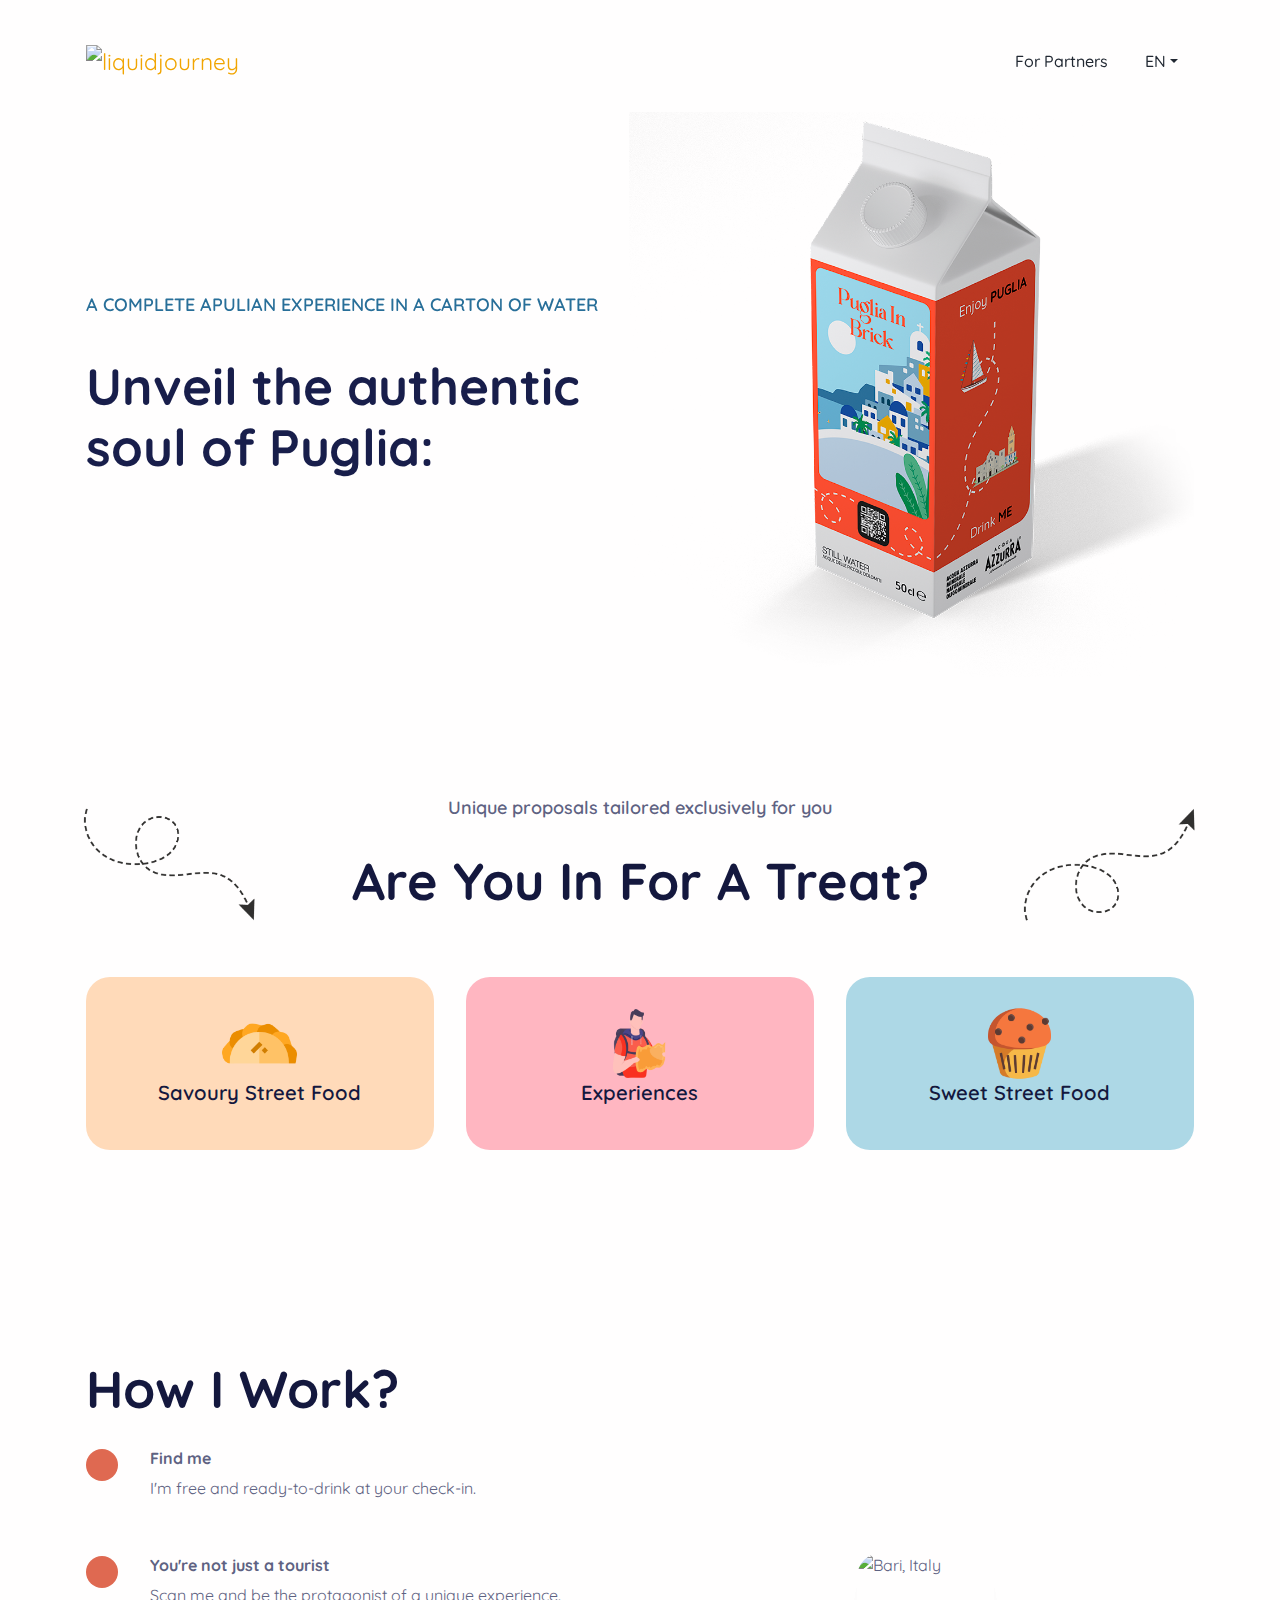
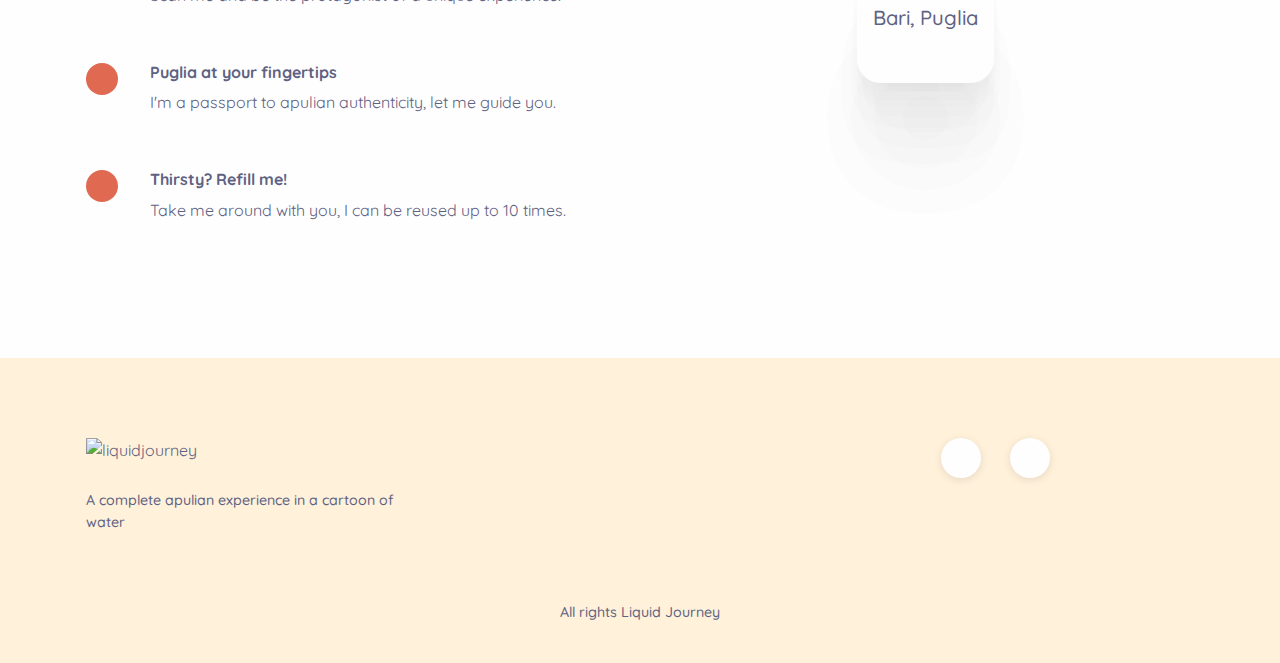
==== commit 3542d6ba: "Merge branch 'main' of https://github.com/liquidtrip/liquidtrip.github.io" ====
--- a/index.html
+++ b/index.html
@@ -100,6 +100,8 @@
       <section class="pt-5" id="service">
 
         <div class="container">
+          <div class="position-absolute z-index--1 start-0 d-none d-lg-block"><img src="public/assets/img/category/arrow_in.png" style="max-width: 200px" alt="service" /></div>
+          <div class="position-absolute z-index--1 end-0 d-none d-lg-block"><img src="public/assets/img/category/arrow_out.png" style="max-width: 200px" alt="service" /></div>
           <div class="mb-7 text-center">
             <h5 class="text-secondary"><span class="en">Unique proposals tailored exclusively for you</span><span class="it">Proposte esclusive ideate solo per te</span></h5><br />
             <h3 class="fs-xl-10 fs-lg-8 fs-7 fw-bold font-cursive text-capitalize"><span class="en">Are you in for a treat?</span><span class="it">Lasciati sorprendere!</span></h3>
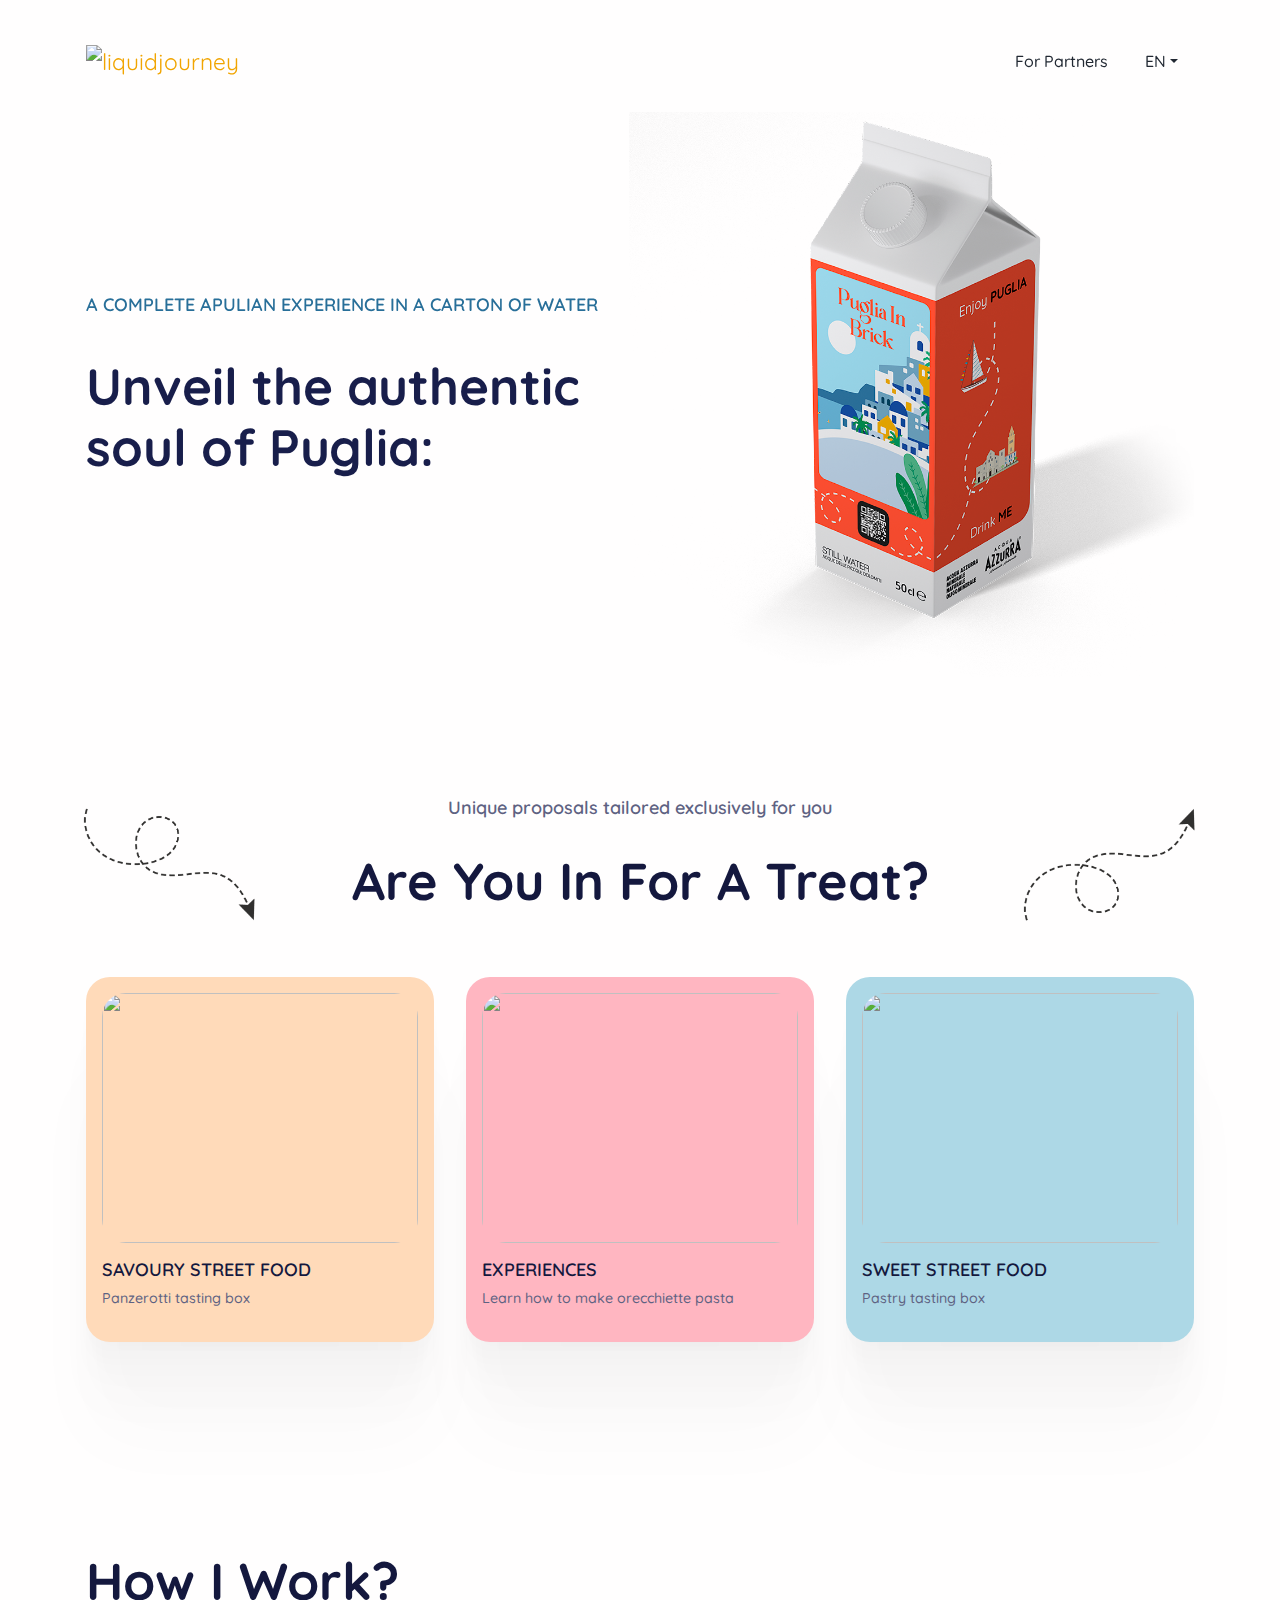
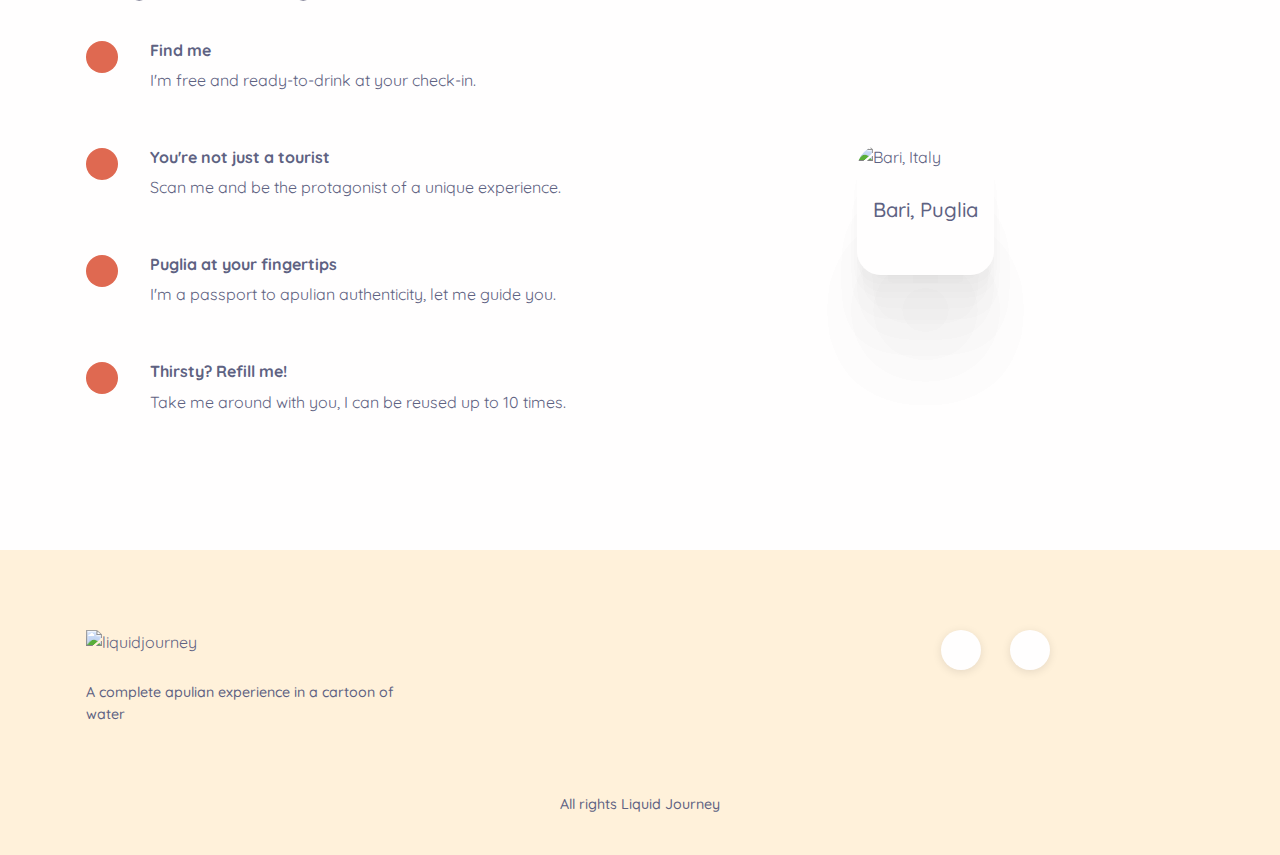
==== commit 3adfc0a2: "Update index.html" ====
--- a/index.html
+++ b/index.html
@@ -74,7 +74,7 @@
         <!--/.bg-holder-->
 
         <div class="container">
-            <div class="mt-5 alert alert-success alert-dismissible fade show qr_code d-md-none d-block" role="alert">
+            <div class="mt-5 alert alert-success alert-dismissible fade show qr_code" role="alert">
               <span class="en"> <strong>Thanks for scanning me!</strong> Enjoy a complete apulian experience.</span>
               <span class="it"> <strong>Grazie per avermi scannerizzato!</strong> Goditi un'esperienza pugliese completa.</span>
               <button type="button" class="btn-close" data-bs-dismiss="alert" aria-label="Close"></button>
@@ -82,7 +82,7 @@
             <div class="row align-items-center">
                 <div class="col-md-7 col-lg-6 text-md-start text-center py-6">
                     <h5 class="text-danger mb-3 d-none d-md-block"><p class="en">A COMPLETE APULIAN EXPERIENCE IN A CARTON OF WATER</p><p class="it">UN'ESPERIENZA PUGLIESE COMPLETA IN UN BRICK</p></h5><br/>
-                    <h1 class="hero-title"><p class="en">Unveil the authentic soul of Puglia:<br/><span class="typed-words-en"></span></p> <p class="it">Scopri il lato più autentico della Puglia:<br/><span class="typed-words-it"></span></p></h1>
+                    <h1 class="hero-title"><p class="en">Unveil the authentic soul of Puglia: <br class="d-md-none d-block"/><span class="typed-words-en"></span></p> <p class="it">Scopri il lato più autentico della Puglia: <br class="d-md-none d-block"/><span class="typed-words-it"></span></p></h1>
                     
                 </div>
                 <div class="col-md-5 col-lg-6 order-0 order-md-1 text-end">
@@ -108,87 +108,87 @@
           </div>
 
           <div class="row clearfix">
-              <div class="col-lg-4 col-sm-6 mb-6">
-                  <div class="card text-center align-items-center">
-                      <div class="card-body p-xxl-5 p-4 front shadow-hover_ rounded color-pastel-1">
-                          <img src="public/assets/img/category/street_food.png" width="75" alt="Service" class="py-xxl-3"/>
-                          <h4 class="mb-3"><span class="en">Savoury Street Food</span><span class="it">Street Food Salato</span></h4>
-                          <!--<p class="mb-0 fw-medium"><span class="en">Lunchtime in Puglia?<br/>Grab street food on the fly as you explore the city!</span> <span class="it">Pranzo in Puglia?<br/>Acquista cibo da strada mentre esplori la città!</span></p>-->
+            <div class="col-lg-4 col-sm-6 mb-6">
+              <div class="card-body p-3 rounded shadow color-pastel-1">
+                <div class="carousel slide carousel-fix mb-3" data-bs-ride="carousel" data-bs-pause="false" data-bs-interval="4000">
+                  <div class="carousel-inner rounded carousel-inner-fix">
+                    <div class="carousel-item active">
+                      <img class="w-100" src="public/assets/img/category/panzerotti.jpg" alt="">
+                    </div>
+                    <div class="carousel-item">
+                      <img class="w-100" src="public/assets/img/category/panzerotti-2.jpg" alt="">
+                    </div>
+                  </div>
+                </div>
+                <div>
+                  <h5 class="fw-semi-bold"><span class="en">SAVOURY STREET FOOD</span><span class="it">STREET FOOD SALATO</span></h5>
+                  <div class="d-flex align-items-center justify-content-between">
+                    <p class="fs--1 mb-3 fw-medium"><span class="en">Panzerotti tasting box</span><span class="it">Box degustazione panzerotti</span></p>
+                    <!--<div class="icon-group align-items-center ml-auto">
+                      <span class="map-button btn icon-item"> <img src="public/assets/img/steps/map.svg" alt="" /></span>
+                    </div>
+                    <div class="position-relative">
+                      <span class="fs-3 fw-medium">€ 10</span> <medium class="text-dark"><span class="en">/person</span><span class="it">/persona</span></medium>
+                    </div>-->
+                  </div>
+                </div>
+              </div>
+            </div>
+
+            <div class="col-lg-4 col-sm-6 mb-6">
+              <div class="card-body p-3 rounded shadow color-pastel-4">
+                <div class="carousel slide carousel-fix mb-3" data-bs-ride="carousel" data-bs-pause="false" data-bs-interval="4000">
+                  <div class="carousel-inner rounded carousel-inner-fix">
+                    <div class="carousel-item active">
+                      <div class="carousel-item active">
+                        <img class="w-100" src="public/assets/img/category/orecchiette_experience.jpg" alt="">
                       </div>
-                  </div>
-              </div>
-              <div class="col-lg-4 col-sm-6 mb-6">
-                  <div class="card text-center align-items-center">
-                      <div class="card-body p-xxl-5 p-4 front shadow-hover_ rounded color-pastel-4">
-                          <img src="public/assets/img/category/experiences.png" width="75" alt="Service" class="py-xxl-3"/>
-                          <h4 class="mb-3"><span class="en">Experiences</span><span class="it">Esperienze</span></h4>
-                          <!--<p class="mb-0 fw-medium"><span class="en">Ever tried a city-wide treasure hunt?<br/>Explore the city's top spots in a thrilling adventure!</span><span class="it">Hai mai provato una caccia al tesoro in tutta la città?<br/>Esplora i migliori luoghi della città in un'avventura emozionante!</span></p>-->
-                      </div>
-                  </div>
-              </div>
-              <div class="col-lg-4 col-sm-6 mb-6">
-                  <div class="card text-center align-items-center">
-                      <div class="card-body p-xxl-5 p-4 front shadow-hover_ rounded color-pastel-3">
-                          <img src="public/assets/img/category/pastry.png" width="75" alt="Service" class="py-xxl-3"/>
-                          <h4 class="mb-3"><span class="en">Sweet Street Food</span><span class="it">Street Food Dolce</span></h4>
-                          <!---<p class="mb-0 fw-medium"><span class="en">Indulge in a sweet adventure.</span><span class="it">Concediti una dolce avventura.</span></p>-->
-                      </div>
-                  </div>
-              </div>
-              <!--<div class="col-lg-3 col-sm-6 mb-6">
-                  <div class="card text-center align-items-center">
-                      <div class="card-body p-xxl-5 p-4 front shadow-hover_ rounded color-pastel-4">
-                          <img src="public/assets/img/category/restaurants.png" width="75" alt="Service" class="py-xxl-3"/>
-                          <h4 class="mb-3"><span class="en">Restaurants</span><span class="it">Ristoranti</span></h4>
-                          <p class="mb-0 fw-medium"><span class="en">Wrap up your day of exploration with a delightful dinner.<br/>Reserve a table and taste Grandma's Apulian recipes.</span><span class="it">Concludi la tua giornata di esplorazione con una deliziosa cena.<br/>Prenota un tavolo e assaggia le ricette pugliesi della nonna.</span></p>
-                      </div>
-                  </div>
-              </div>-->
+                    </div>
+                  </div>
+                </div>
+                <div>
+                  <h5 class="fw-semi-bold"><span class="en">EXPERIENCES</span><span class="it">ESPERIENZE</span></h5>
+                  <p class="fs--1 mb-3 fw-medium"><span class="en">Learn how to make orecchiette pasta</span><span class="it">Impara a fare le orecchiette</span></p>
+                  <div class="d-flex align-items-center justify-content-between">
+                    <!--<div class="icon-group align-items-center ml-auto">
+                      <span class="map-button btn icon-item"> <img src="public/assets/img/steps/map.svg" alt="" /></span>
+                    </div>
+                    <div class="position-relative">
+                      <span class="fs-3 fw-medium">€ 30</span> <medium class="text-dark"><span class="en">/person</span><span class="it">/persona</span></medium>
+                    </div>-->
+                  </div>
+                </div>
+              </div>
+            </div>
+
+            <div class="col-lg-4 col-sm-6 mb-6">
+              <div class="card-body p-3 rounded shadow color-pastel-3">
+                <div class="carousel slide carousel-fix mb-3" data-bs-ride="carousel" data-bs-pause="false" data-bs-interval="4000">
+                  <div class="carousel-inner rounded carousel-inner-fix">
+                    <div class="carousel-item active">
+                      <img class="w-100" src="public/assets/img/category/pasticciotto.jpg" alt="">
+                    </div>
+                    <div class="carousel-item">
+                      <img class="w-100" src="public/assets/img/category/tette-delle-monache.jpg" alt="">
+                    </div>
+                  </div>
+                </div>
+                <div>
+                  <h5 class="fw-semi-bold"><span class="en">SWEET STREET FOOD</span><span class="it">STREET FOOD DOLCE</span></h5>
+                  <p class="fs--1 mb-3 fw-medium"><span class="en">Pastry tasting box</span><span class="it">Box degustazione pasticcini</span></p>
+                  <div class="d-flex align-items-center justify-content-between">
+                    <!--<div class="icon-group align-items-center ml-auto">
+                      <span class="map-button btn icon-item"> <img src="public/assets/img/steps/map.svg" alt="" /></span>
+                    </div>
+                    <div class="position-relative">
+                      <span class="fs-3 fw-medium">€ 10</span> <medium class="text-dark"><span class="en">/person</span><span class="it">/persona</span></medium>
+                    </div>-->
+                  </div>
+                </div>
+              </div>
+            </div>
 
           </div>
-          
-          <div class="mb-7 text-center qr_code">
-            <div class="step-container_horizontal">
-              <div class="step-item_horizontal">
-                <div class="step-icon_horizontal color-pastel-1 rounded-circle" id="partenza"></div>
-                <div class="step-content_horizontal">
-                  <h5 class="text-secondary fw-bold fs--2">
-                    <span class="en">street food</span><span class="it">street food</span>
-                  </h5>
-                </div>
-              </div>
-              <div class="step-item_horizontal">
-                <div class="step-icon_horizontal color-pastel-2 rounded-circle"></div>
-                <div class="step-content_horizontal">
-                  <h5 class="text-secondary fw-bold fs--2">
-                    <span class="en">experience</span><span class="it">esperienza</span>
-                  </h5>
-                </div>
-              </div>
-              <div class="step-item_horizontal">
-                <div class="step-icon_horizontal color-pastel-3 rounded-circle"></div>
-                <div class="step-content_horizontal">
-                  <h5 class="text-secondary fw-bold fs--2">
-                    <span class="en">pastry shop</span
-                    ><span class="it">pasticceria</span>
-                  </h5>
-                </div>
-              </div>
-              <div class="step-item_horizontal">
-                <div class="step-icon_horizontal color-pastel-4 rounded-circle" id="arrivo"></div>
-                <div class="step-content_horizontal">
-                  <h5 class="text-secondary fw-bold fs--2">
-                    <span class="en">restaurant</span><span class="it">ristorante</span>
-                  </h5>
-                </div>
-              </div>
-            </div>
-          </div>
-
-          <div class="text-center qr_code">
-              <a id="unlock-button" class="btn btn-primary btn-lg mb-3 mb-md-0 border-0 primary-btn-shadow" href="proposals.html" role="button"><span class="en">UNLOCK THE 4 PROPOSALS</span><span class="it">SBLOCCA LE 4 PROPOSTE</span></a>
-          </div>
-
       </div>
     </section>
 
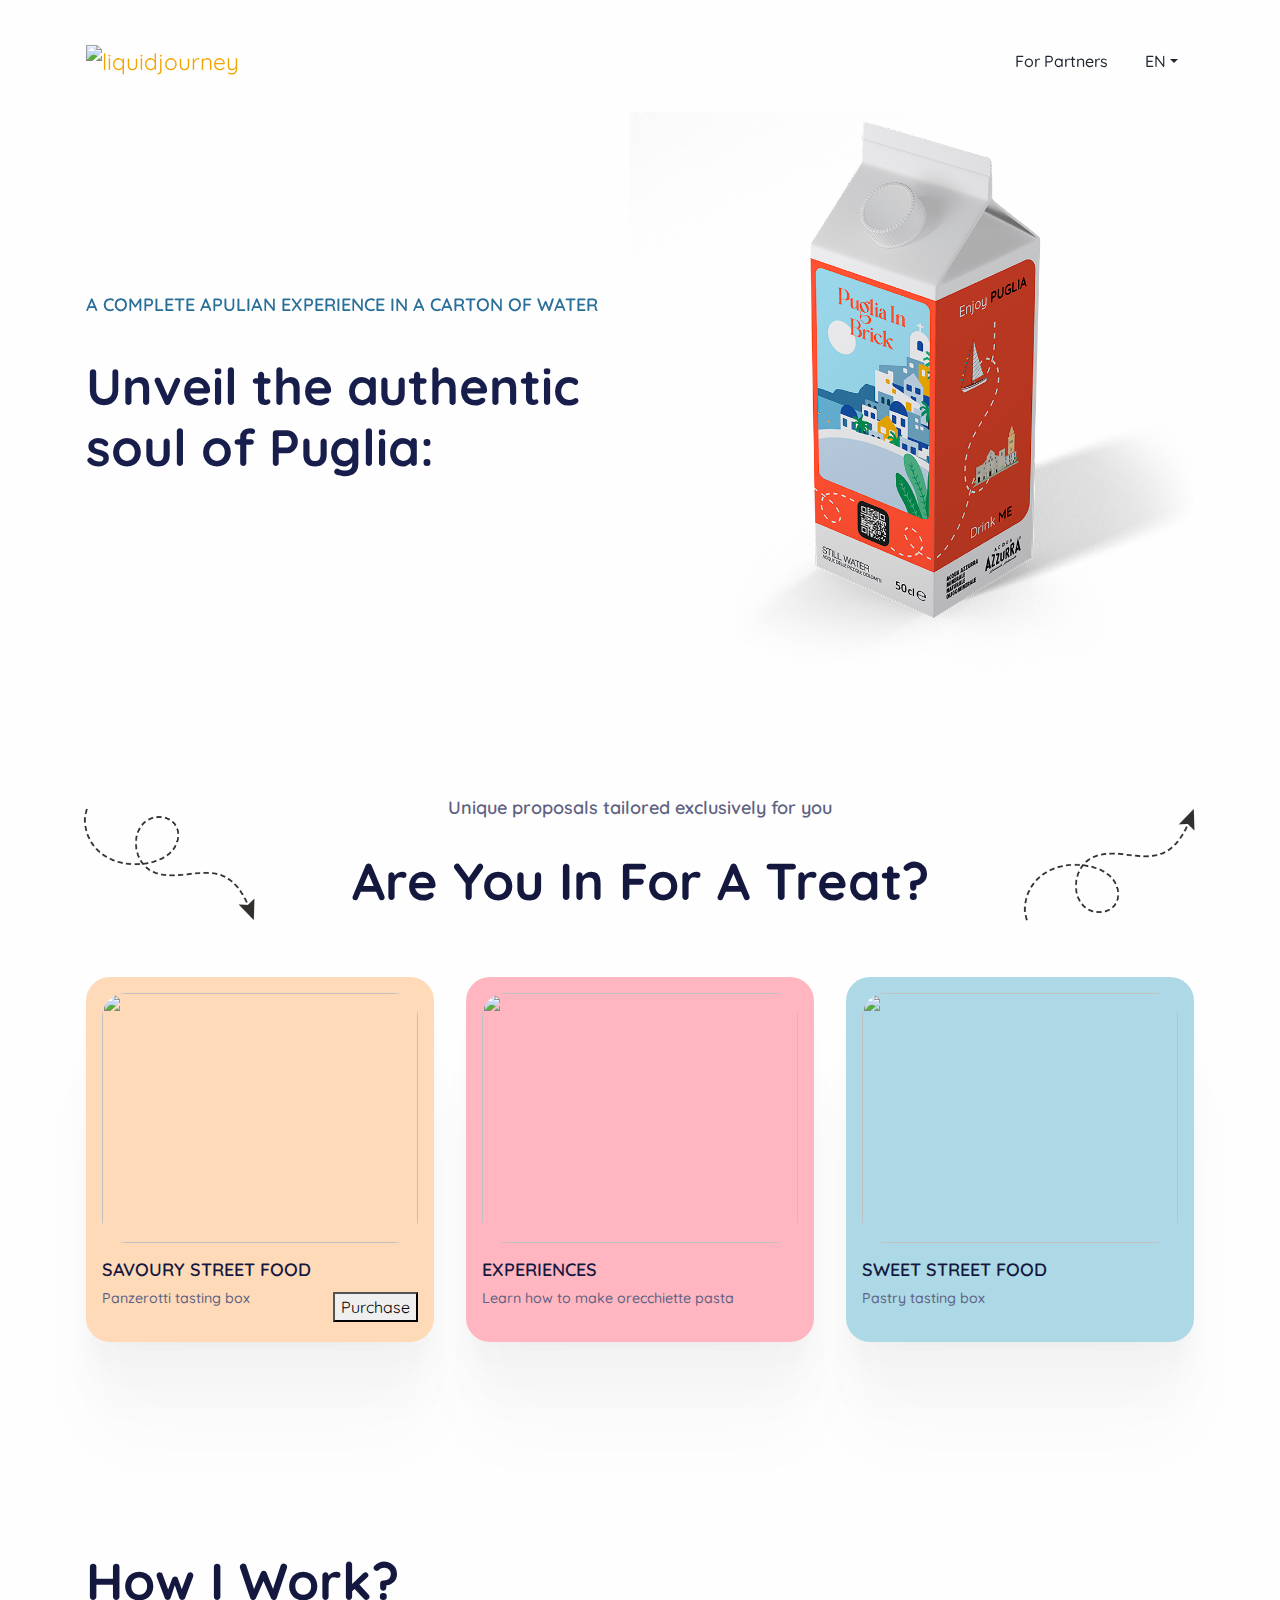
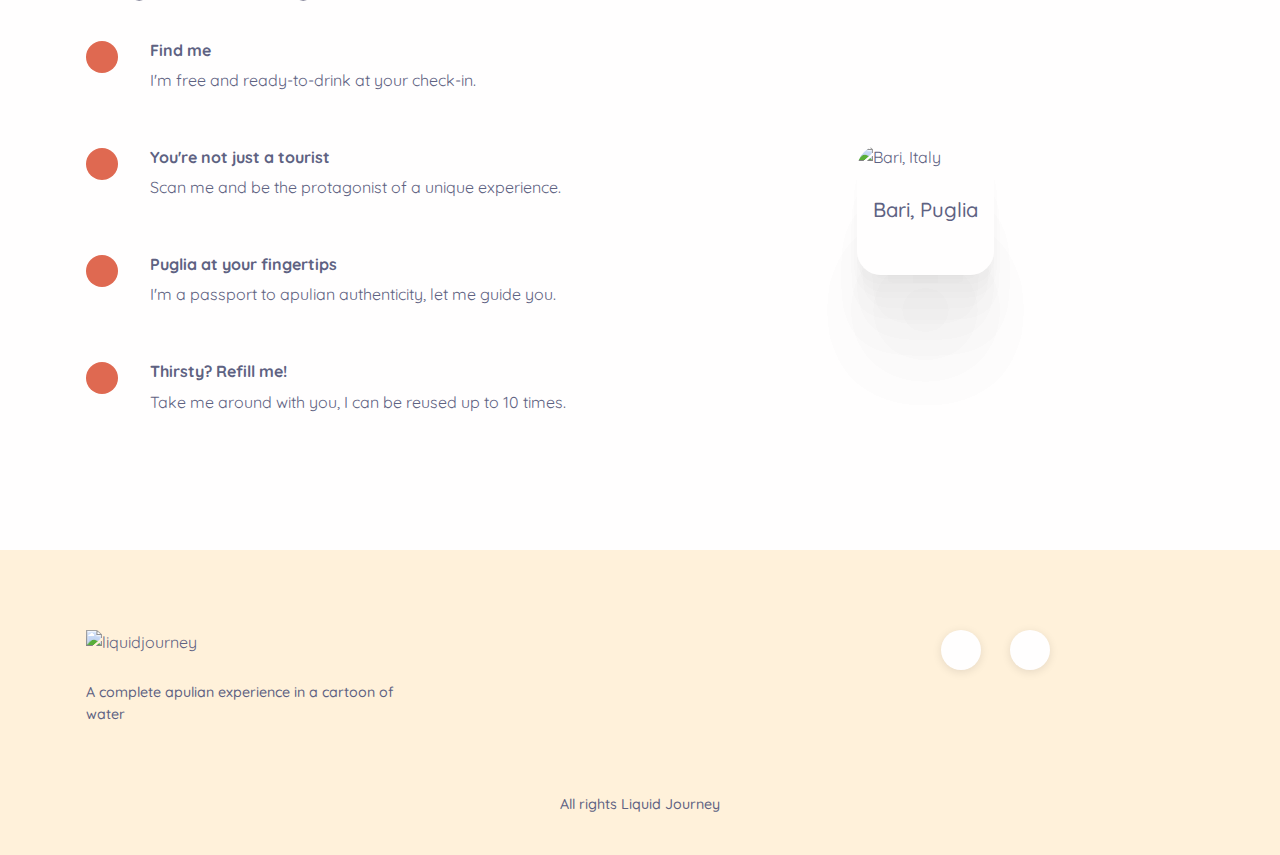
==== commit a244fba2: "embed" ====
--- a/index.html
+++ b/index.html
@@ -37,11 +37,12 @@
     <!-- ===============================================-->
     <!--    Stylesheets-->
     <!-- ===============================================-->
+    <link href="https://cdn.sellix.io/static/css/embed.css" rel="stylesheet"/>
     <link href="public/assets/css/theme.css" rel="stylesheet" />
-
     <link rel="preconnect" href="https://fonts.googleapis.com">
     <link rel="preconnect" href="https://fonts.gstatic.com" crossorigin>
     <link href="https://fonts.googleapis.com/css2?family=Quicksand:wght@300..700&display=swap" rel="stylesheet">
+    
 
   </head>
 
@@ -124,12 +125,7 @@
                   <h5 class="fw-semi-bold"><span class="en">SAVOURY STREET FOOD</span><span class="it">STREET FOOD SALATO</span></h5>
                   <div class="d-flex align-items-center justify-content-between">
                     <p class="fs--1 mb-3 fw-medium"><span class="en">Panzerotti tasting box</span><span class="it">Box degustazione panzerotti</span></p>
-                    <!--<div class="icon-group align-items-center ml-auto">
-                      <span class="map-button btn icon-item"> <img src="public/assets/img/steps/map.svg" alt="" /></span>
-                    </div>
-                    <div class="position-relative">
-                      <span class="fs-3 fw-medium">€ 10</span> <medium class="text-dark"><span class="en">/person</span><span class="it">/persona</span></medium>
-                    </div>-->
+                    <button data-sellix-product="662253a9ea675" type="submit">Purchase</button>
                   </div>
                 </div>
               </div>
@@ -451,6 +447,8 @@
     <script src="public/assets/js/jquery-3.4.1.min.js"></script>
     <script src="public/assets/js/typed.js"></script>
     <script src="public/assets/js/my_js.js"></script>
+    <script src="public/assets/js/embed.js"></script>
+
     <script>
       
       $(document).ready(function(){
